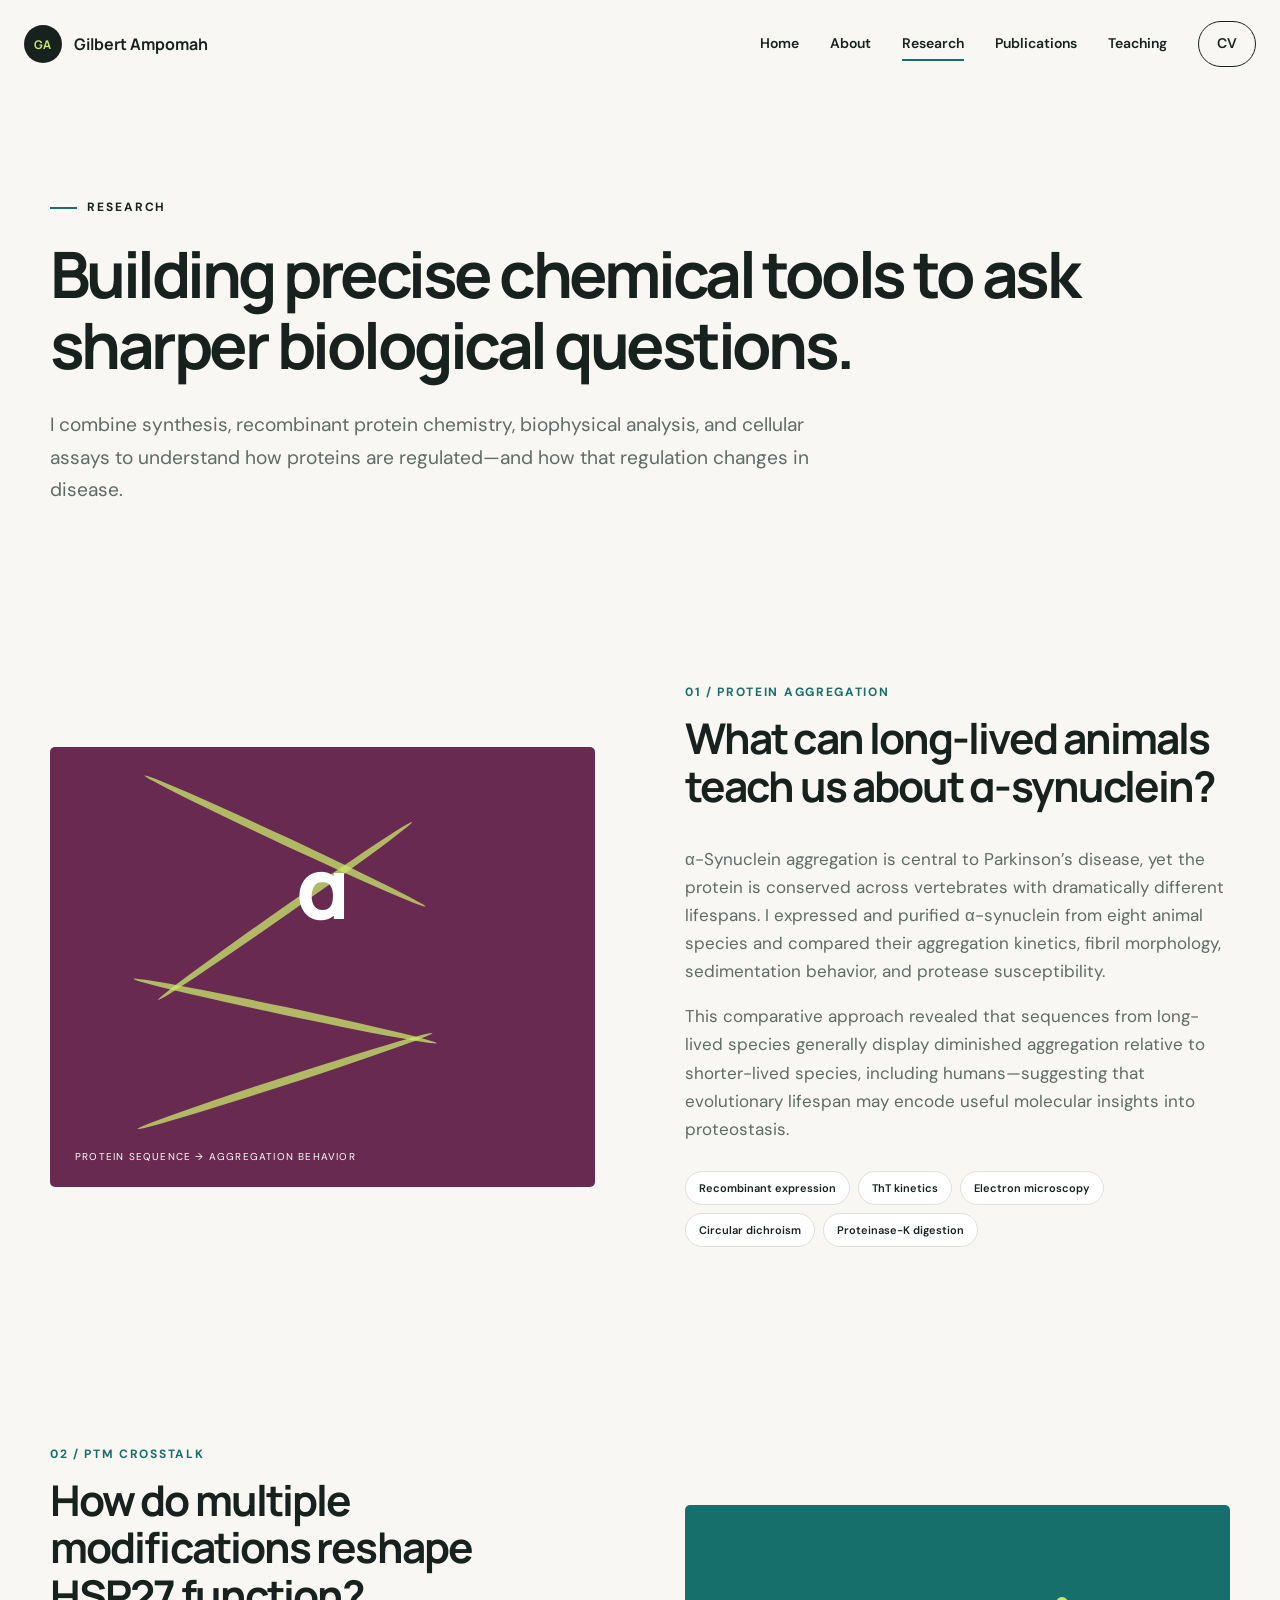
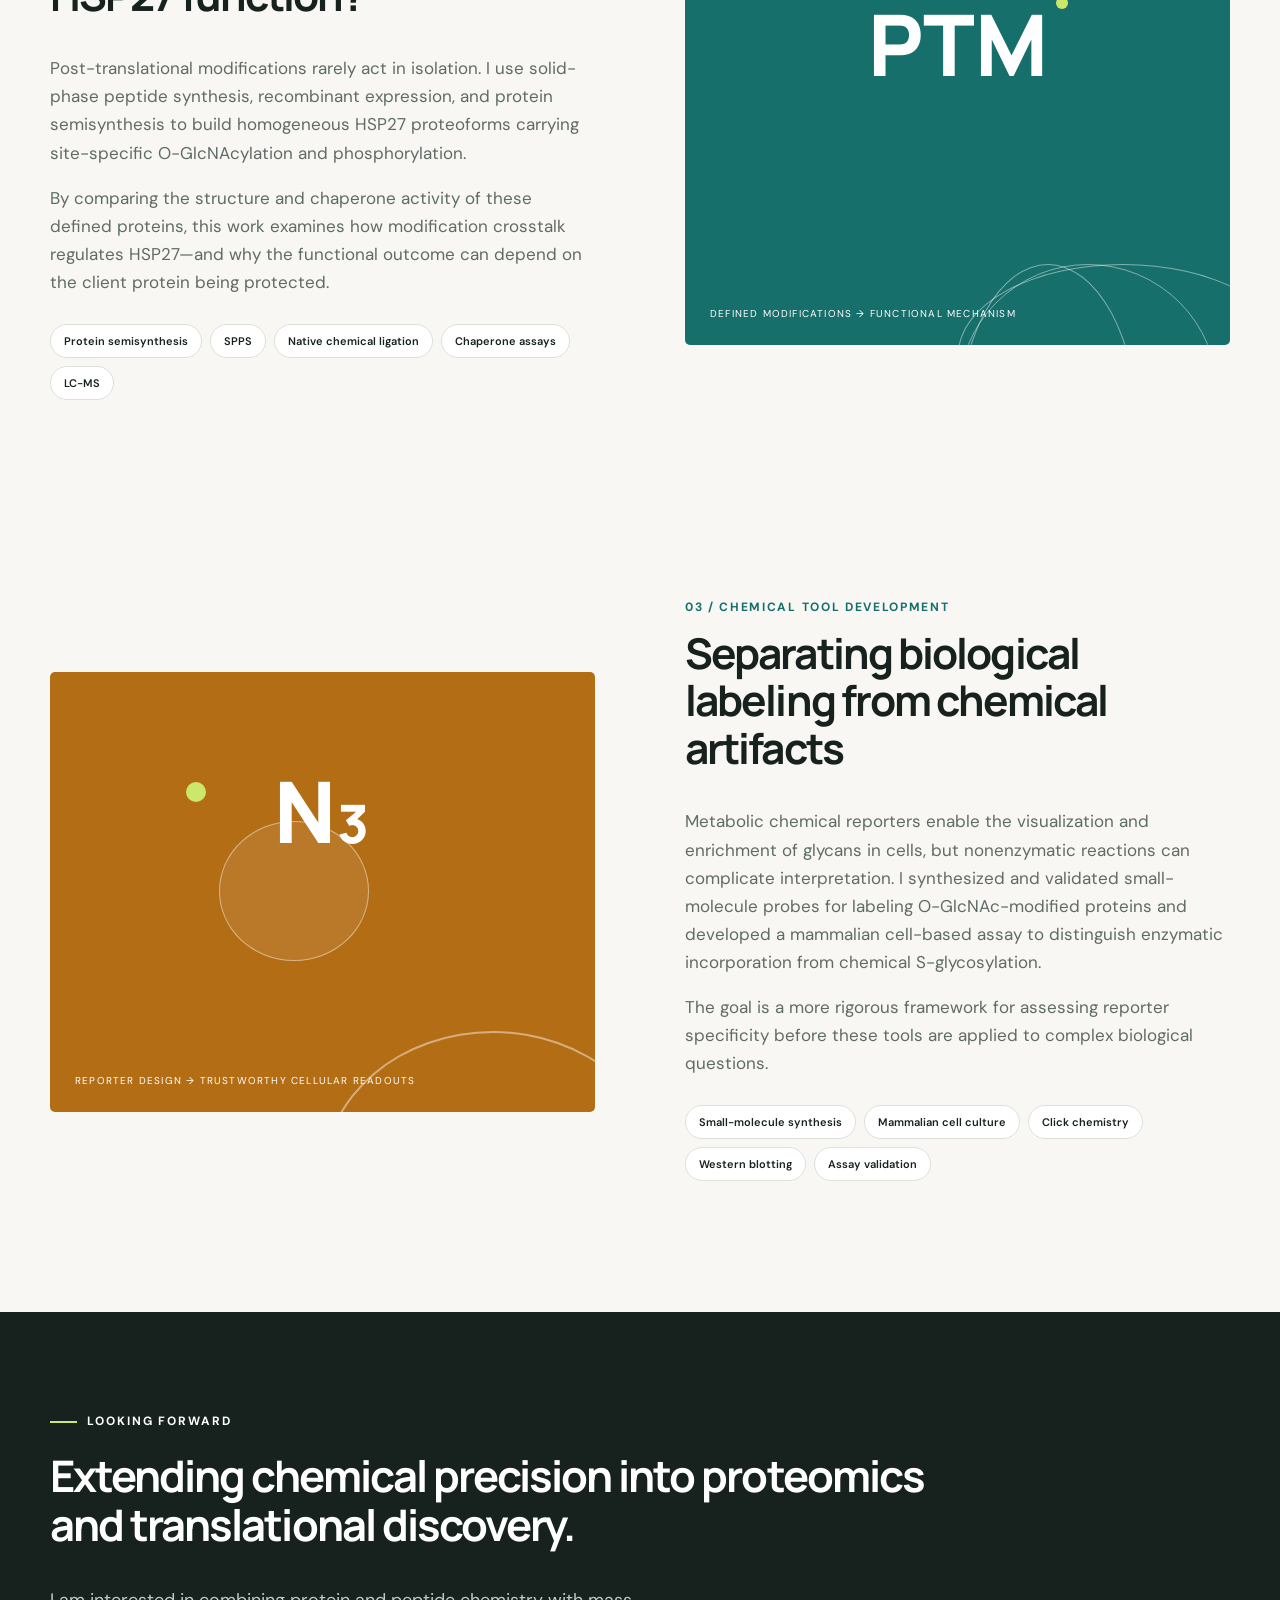
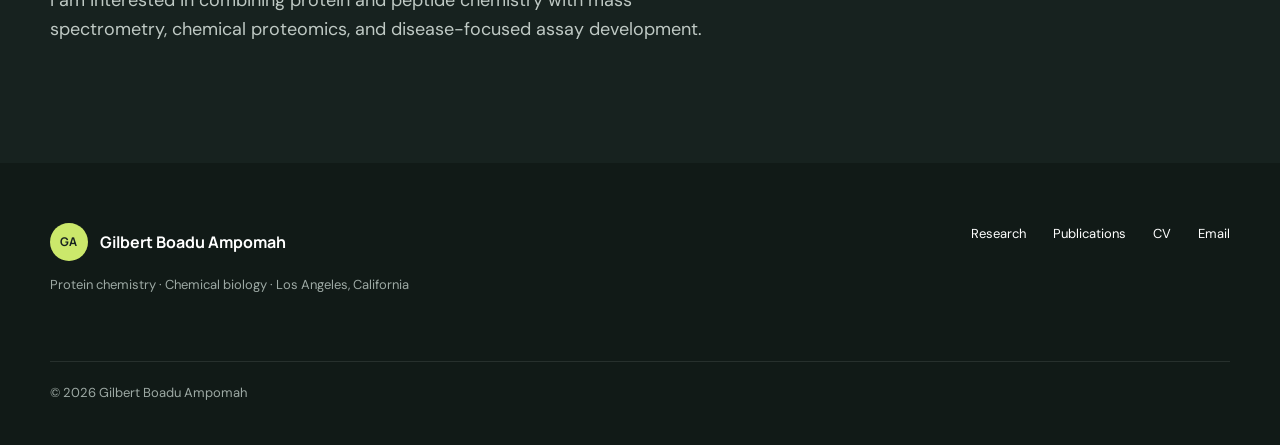
==== research.html @ 7956e110 "Add files via upload" ====
<!doctype html><html lang="en"><head><meta charset="utf-8"><meta name="viewport" content="width=device-width, initial-scale=1"><meta name="description" content="Research by Gilbert Boadu Ampomah in protein chemistry, PTMs, and chemical biology."><title>Research | Gilbert Boadu Ampomah</title><link rel="preconnect" href="https://fonts.googleapis.com"><link rel="preconnect" href="https://fonts.gstatic.com" crossorigin><link href="https://fonts.googleapis.com/css2?family=DM+Sans:wght@400;500;600;700&family=Manrope:wght@500;600;700;800&display=swap" rel="stylesheet"><link rel="stylesheet" href="assets/styles.css"></head><body>
<header class="site-header"><a class="brand" href="index.html"><span class="brand-mark">GA</span><span>Gilbert Ampomah</span></a><button class="menu-toggle" aria-expanded="false" aria-controls="site-nav"><span></span><span></span><span></span><span class="sr-only">Menu</span></button><nav id="site-nav" class="site-nav"><a href="index.html">Home</a><a href="about.html">About</a><a class="active" href="research.html">Research</a><a href="publications.html">Publications</a><a href="teaching.html">Teaching</a><a class="nav-cta" href="cv.html">CV</a></nav></header>
<main><section class="page-hero research-hero wrap"><p class="eyebrow"><span></span> Research</p><h1>Building precise chemical tools to ask sharper biological questions.</h1><p class="lede narrow">I combine synthesis, recombinant protein chemistry, biophysical analysis, and cellular assays to understand how proteins are regulated—and how that regulation changes in disease.</p></section>
<section class="project-section wrap" id="synuclein"><div class="project-art plum-art"><span class="giant-symbol">α</span><div class="fibrils"><i></i><i></i><i></i><i></i></div><small>Protein sequence → aggregation behavior</small></div><div class="project-copy"><p class="project-index">01 / Protein aggregation</p><h2>What can long-lived animals teach us about α-synuclein?</h2><p>α-Synuclein aggregation is central to Parkinson’s disease, yet the protein is conserved across vertebrates with dramatically different lifespans. I expressed and purified α-synuclein from eight animal species and compared their aggregation kinetics, fibril morphology, sedimentation behavior, and protease susceptibility.</p><p>This comparative approach revealed that sequences from long-lived species generally display diminished aggregation relative to shorter-lived species, including humans—suggesting that evolutionary lifespan may encode useful molecular insights into proteostasis.</p><ul class="tag-list"><li>Recombinant expression</li><li>ThT kinetics</li><li>Electron microscopy</li><li>Circular dichroism</li><li>Proteinase-K digestion</li></ul></div></section>
<section class="project-section reverse wrap" id="hsp27"><div class="project-art teal-art"><span class="giant-symbol">PTM</span><div class="node-web"><i></i><i></i><i></i><i></i></div><small>Defined modifications → functional mechanism</small></div><div class="project-copy"><p class="project-index">02 / PTM crosstalk</p><h2>How do multiple modifications reshape HSP27 function?</h2><p>Post-translational modifications rarely act in isolation. I use solid-phase peptide synthesis, recombinant expression, and protein semisynthesis to build homogeneous HSP27 proteoforms carrying site-specific O-GlcNAcylation and phosphorylation.</p><p>By comparing the structure and chaperone activity of these defined proteins, this work examines how modification crosstalk regulates HSP27—and why the functional outcome can depend on the client protein being protected.</p><ul class="tag-list"><li>Protein semisynthesis</li><li>SPPS</li><li>Native chemical ligation</li><li>Chaperone assays</li><li>LC-MS</li></ul></div></section>
<section class="project-section wrap" id="reporters"><div class="project-art gold-art"><span class="giant-symbol">N₃</span><div class="cell-shape"><i></i><i></i><i></i></div><small>Reporter design → trustworthy cellular readouts</small></div><div class="project-copy"><p class="project-index">03 / Chemical tool development</p><h2>Separating biological labeling from chemical artifacts</h2><p>Metabolic chemical reporters enable the visualization and enrichment of glycans in cells, but nonenzymatic reactions can complicate interpretation. I synthesized and validated small-molecule probes for labeling O-GlcNAc-modified proteins and developed a mammalian cell-based assay to distinguish enzymatic incorporation from chemical S-glycosylation.</p><p>The goal is a more rigorous framework for assessing reporter specificity before these tools are applied to complex biological questions.</p><ul class="tag-list"><li>Small-molecule synthesis</li><li>Mammalian cell culture</li><li>Click chemistry</li><li>Western blotting</li><li>Assay validation</li></ul></div></section>
<section class="future-banner"><div class="wrap"><p class="eyebrow light"><span></span> Looking forward</p><h2>Extending chemical precision into proteomics and translational discovery.</h2><p>I am interested in combining protein and peptide chemistry with mass spectrometry, chemical proteomics, and disease-focused assay development.</p></div></section></main>
<footer class="site-footer"><div class="wrap"><div><a class="brand footer-brand" href="index.html"><span class="brand-mark">GA</span><span>Gilbert Boadu Ampomah</span></a><p>Protein chemistry · Chemical biology · Los Angeles, California</p></div><div class="footer-links"><a href="research.html">Research</a><a href="publications.html">Publications</a><a href="cv.html">CV</a><a href="mailto:gilbertboadu@outlook.com">Email</a></div><p class="copyright">© <span data-year></span> Gilbert Boadu Ampomah</p></div></footer><script src="assets/script.js"></script></body></html>
---- assets/styles.css ----
:root{--ink:#17221f;--muted:#5f6b67;--paper:#f8f7f3;--white:#fff;--plum:#682a51;--teal:#176f6b;--gold:#d89d35;--lime:#cbe86b;--line:#dce1dc;--display:'Manrope',sans-serif;--body:'DM Sans',sans-serif}*{box-sizing:border-box}html{scroll-behavior:smooth}body{margin:0;background:var(--paper);color:var(--ink);font:16px/1.65 var(--body)}a{color:inherit;text-decoration:none}img{max-width:100%}.wrap{width:min(1180px,calc(100% - 48px));margin:auto}.site-header{height:88px;display:flex;align-items:center;justify-content:space-between;width:min(1320px,calc(100% - 48px));margin:auto;position:relative;z-index:20}.brand{display:flex;gap:12px;align-items:center;font:700 16px var(--display)}.brand-mark{display:grid;place-items:center;width:38px;height:38px;border-radius:50%;background:var(--ink);color:var(--lime);font-size:12px;letter-spacing:.08em}.site-nav{display:flex;gap:31px;align-items:center;font-size:14px;font-weight:600}.site-nav a{padding:10px 0;position:relative}.site-nav a:not(.nav-cta):after{content:'';height:2px;position:absolute;left:0;right:100%;bottom:5px;background:var(--teal);transition:.25s}.site-nav a:hover:after,.site-nav a.active:after{right:0}.site-nav .nav-cta{padding:10px 18px;border:1px solid var(--ink);border-radius:100px}.site-nav .nav-cta:hover,.site-nav .nav-cta.active{background:var(--ink);color:white}.menu-toggle{display:none;background:none;border:0;padding:8px}.menu-toggle>span:not(.sr-only){display:block;width:24px;height:2px;background:var(--ink);margin:5px}.sr-only{position:absolute;width:1px;height:1px;padding:0;margin:-1px;overflow:hidden;clip:rect(0,0,0,0);white-space:nowrap;border:0}.hero{min-height:660px;display:grid;grid-template-columns:1.12fr .88fr;align-items:center;gap:70px;padding-top:38px;padding-bottom:80px}.eyebrow{text-transform:uppercase;letter-spacing:.16em;font-size:12px;font-weight:700;display:flex;align-items:center;gap:10px;margin:0 0 20px}.eyebrow span{width:27px;height:2px;background:var(--teal)}h1,h2,h3{font-family:var(--display);line-height:1.12;margin-top:0}h1{font-size:clamp(3rem,5.4vw,5.4rem);letter-spacing:-.055em;margin-bottom:28px}h1 em{font-style:normal;color:var(--teal)}h2{font-size:clamp(2rem,3.4vw,3.35rem);letter-spacing:-.045em}h3{font-size:1.35rem;letter-spacing:-.025em}.lede{font-size:1.2rem;line-height:1.7;color:var(--muted);max-width:720px}.narrow{max-width:790px}.button-row{display:flex;flex-wrap:wrap;gap:13px;margin:35px 0}.button{display:inline-flex;align-items:center;justify-content:center;gap:18px;padding:14px 22px;border-radius:4px;border:1px solid var(--ink);font-weight:700;font-size:14px;cursor:pointer;background:transparent}.button.primary{background:var(--ink);color:white}.button.primary:hover{background:var(--teal);border-color:var(--teal)}.button.secondary:hover{background:white}.mini-links{display:flex;gap:28px;font-size:13px;font-weight:700}.mini-links a{border-bottom:1px solid var(--line)}.hero-visual{height:520px;position:relative;display:grid;place-items:center;background:#e9efea;border-radius:50% 50% 45% 55% / 55% 45% 55% 45%}.portrait-placeholder{width:245px;height:310px;border-radius:130px 130px 22px 22px;background:linear-gradient(155deg,var(--teal),#0d3735);display:grid;place-items:center;color:white;box-shadow:0 30px 60px #173a3028;position:relative;z-index:2}.portrait-placeholder span{font:800 54px var(--display);letter-spacing:-.05em}.portrait-placeholder small{position:absolute;bottom:22px;text-transform:uppercase;letter-spacing:.2em;opacity:.6}.orbit{position:absolute;border:1px solid #9fb6ab;border-radius:50%;animation:spin 24s linear infinite}.orbit-one{width:410px;height:290px;transform:rotate(20deg)}.orbit-two{width:330px;height:430px;transform:rotate(-25deg);animation-direction:reverse}.orbit i{position:absolute;width:13px;height:13px;border-radius:50%;background:var(--gold);top:-7px;left:50%}.orbit i:nth-child(2){top:60%;left:-6px;background:var(--plum)}.orbit i:nth-child(3){top:80%;left:85%;background:var(--lime)}@keyframes spin{to{transform:rotate(380deg)}}.floating-card{position:absolute;background:white;padding:14px 17px;border-radius:8px;box-shadow:0 16px 35px #1c352b1f;display:flex;gap:10px;align-items:center;z-index:3}.floating-card b{font:800 20px var(--display);color:var(--plum)}.floating-card span{font-size:11px;line-height:1.3;color:var(--muted)}.card-a{left:-25px;top:100px}.card-b{right:-15px;bottom:80px}.dark-band{background:var(--ink);color:white}.metrics{display:grid;grid-template-columns:repeat(3,1fr);padding:34px 0}.metrics div{padding:0 42px;border-right:1px solid #ffffff28}.metrics div:first-child{padding-left:0}.metrics div:last-child{border:0}.metrics strong,.metrics span{display:block}.metrics strong{font:700 16px var(--display);margin-bottom:5px}.metrics span{font-size:13px;color:#c7d1cc}.section{padding-top:110px;padding-bottom:110px}.section-heading{max-width:710px;margin-bottom:55px}.section-heading>p:last-child{color:var(--muted);font-size:18px}.research-grid{display:grid;grid-template-columns:repeat(3,1fr);gap:20px}.research-card{min-height:405px;padding:30px;border-radius:6px;color:white;display:flex;flex-direction:column;position:relative;overflow:hidden;transition:.3s}.research-card:hover{transform:translateY(-7px);box-shadow:0 20px 50px #1d332724}.research-card.plum{background:var(--plum)}.research-card.teal{background:var(--teal)}.research-card.gold{background:#b36d14}.card-number{font-size:12px;opacity:.7}.molecule-icon{width:92px;height:92px;margin:30px 0 42px;display:grid;place-items:center;border:1px solid #ffffff5e;border-radius:50%;font:700 26px var(--display);position:relative}.molecule-icon:after,.molecule-icon:before{content:'';position:absolute;width:9px;height:9px;border-radius:50%;background:var(--lime);top:3px;right:10px}.molecule-icon:after{bottom:8px;left:2px;top:auto;right:auto;background:#fff}.research-card h3{font-size:1.45rem;margin-bottom:12px}.research-card p{font-size:14px;line-height:1.55;opacity:.85;margin:0 0 24px}.text-link{margin-top:auto;font-weight:700;font-size:13px}.text-link.strong{color:var(--teal);display:inline-block;margin-top:20px}.soft-section{background:#edf0eb}.split-feature{display:grid;grid-template-columns:1fr 1fr;gap:100px;align-items:center}.split-feature p:not(.eyebrow){font-size:17px;color:var(--muted)}.journey-map{height:410px;background:#dfe7df;border-radius:50% 5px 50% 5px;position:relative;padding:60px}.map-line{position:absolute;top:118px;bottom:100px;left:92px;border-left:2px dashed #89a497}.map-stop{position:relative;padding-left:65px;margin-bottom:105px}.map-stop span{position:absolute;left:22px;top:4px;width:21px;height:21px;border:5px solid white;border-radius:50%;background:var(--plum);box-shadow:0 0 0 2px var(--plum)}.map-stop.la span{background:var(--teal);box-shadow:0 0 0 2px var(--teal)}.map-stop b,.map-stop small{display:block}.map-stop b{font:700 19px var(--display)}.map-stop small{color:var(--muted)}.feature-publication{background:var(--plum);min-height:440px;border-radius:8px;color:white;padding:60px;display:grid;grid-template-columns:1.2fr .8fr;align-items:center;overflow:hidden}.feature-publication h2{max-width:650px}.feature-publication>div>p:not(.eyebrow,.citation){max-width:620px;color:#f0dce8}.citation{font-size:13px;color:#dbbdce}.eyebrow.light span{background:var(--lime)}.light-button{border-color:#ffffff50}.light-button:hover{background:white;color:var(--plum)}.protein-ribbon{height:300px;position:relative}.protein-ribbon span{position:absolute;width:220px;height:50px;border:12px solid var(--lime);border-left-color:transparent;border-right-color:transparent;border-radius:50%;transform:rotate(var(--r));top:var(--t);left:var(--l)}.protein-ribbon span:nth-child(1){--r:30deg;--t:45px;--l:20px}.protein-ribbon span:nth-child(2){--r:-30deg;--t:85px;--l:70px}.protein-ribbon span:nth-child(3){--r:65deg;--t:120px;--l:5px}.protein-ribbon span:nth-child(4){--r:-70deg;--t:145px;--l:95px}.protein-ribbon span:nth-child(5){--r:10deg;--t:180px;--l:30px}.contact-section{background:var(--teal);color:white;padding:80px 0}.contact-inner{display:flex;justify-content:space-between;align-items:center;gap:50px}.contact-inner h2{max-width:750px;margin-bottom:0}.button.white{background:white;color:var(--teal);border-color:white;white-space:nowrap}.site-footer{background:#111a17;color:white;padding:60px 0 28px}.site-footer>.wrap{display:grid;grid-template-columns:1fr auto;gap:40px}.footer-brand{margin-bottom:13px}.footer-brand .brand-mark{background:var(--lime);color:var(--ink)}.site-footer p{font-size:13px;color:#9da9a4}.footer-links{display:flex;gap:27px;font-size:13px}.copyright{grid-column:1/-1;border-top:1px solid #ffffff18;padding-top:20px}.page-hero{padding-top:110px;padding-bottom:90px}.page-hero h1{max-width:1050px;font-size:clamp(2.8rem,5vw,4.9rem)}.page-hero.compact{padding-bottom:35px}.story-layout{display:grid;grid-template-columns:320px 1fr;gap:100px;padding-top:20px}.profile-panel{background:var(--ink);color:white;padding:32px;align-self:start;position:sticky;top:25px}.large-monogram{height:255px;background:var(--teal);display:grid;place-items:center;font:800 64px var(--display);color:var(--lime);margin-bottom:28px}.profile-panel h2{font-size:1.35rem;margin-bottom:6px}.profile-panel p{font-size:14px;color:#bec9c4}.profile-panel b{color:white}.profile-rule{border-top:1px solid #ffffff32;margin:24px 0}.prose{max-width:720px}.prose h2{font-size:2.6rem}.prose p{font-size:18px;color:var(--muted);margin:0 0 24px}.prose strong{color:var(--ink)}.timeline{display:grid;grid-template-columns:repeat(4,1fr);border-top:2px solid var(--ink)}.timeline article{padding:30px 25px;border-right:1px solid #cbd3cd;position:relative}.timeline article:before{content:'';position:absolute;width:12px;height:12px;border-radius:50%;background:var(--teal);top:-7px;left:24px}.timeline span{font-size:12px;font-weight:700;color:var(--teal)}.timeline h3{font-size:1.1rem;margin:15px 0 10px}.timeline p{font-size:14px;color:var(--muted)}.two-column{display:grid;grid-template-columns:.7fr 1.3fr;gap:100px}.award-list div{display:grid;grid-template-columns:100px 1fr;border-top:1px solid var(--line);padding:20px 0}.award-list b{color:var(--teal)}.project-section{display:grid;grid-template-columns:1fr 1fr;gap:90px;align-items:center;padding-top:55px;padding-bottom:115px;scroll-margin-top:40px}.project-section.reverse .project-art{order:2}.project-art{height:440px;position:relative;display:grid;place-items:center;border-radius:5px;overflow:hidden;color:white}.plum-art{background:var(--plum)}.teal-art{background:var(--teal)}.gold-art{background:#b36d14}.project-art small{position:absolute;bottom:22px;left:25px;text-transform:uppercase;letter-spacing:.12em;font-size:10px}.giant-symbol{font:800 85px var(--display);z-index:2}.fibrils i{position:absolute;height:8px;width:310px;background:var(--lime);border-radius:50%;left:80px;transform:rotate(var(--a));top:var(--y);opacity:.75}.fibrils i:nth-child(1){--a:25deg;--y:90px}.fibrils i:nth-child(2){--a:-35deg;--y:160px}.fibrils i:nth-child(3){--a:12deg;--y:260px}.fibrils i:nth-child(4){--a:-18deg;--y:330px}.node-web i,.cell-shape i{position:absolute;border:1px solid #ffffff72;border-radius:50%}.node-web i:nth-child(1){width:330px;height:180px}.node-web i:nth-child(2){width:180px;height:330px}.node-web i:nth-child(3){width:260px;height:260px}.node-web i:nth-child(4){width:12px;height:12px;background:var(--lime);border:0;left:68%;top:21%}.cell-shape i:nth-child(1){width:340px;height:290px;border-width:2px}.cell-shape i:nth-child(2){width:150px;height:140px;background:#ffffff16;left:31%;top:34%}.cell-shape i:nth-child(3){width:20px;height:20px;background:var(--lime);border:0;left:25%;top:25%}.project-index{font-size:12px;text-transform:uppercase;letter-spacing:.14em;color:var(--teal);font-weight:700}.project-copy h2{font-size:2.65rem}.project-copy>p:not(.project-index){color:var(--muted);font-size:17px}.tag-list{list-style:none;padding:0;display:flex;flex-wrap:wrap;gap:8px;margin-top:28px}.tag-list li{border:1px solid var(--line);border-radius:100px;padding:7px 13px;font-size:11px;font-weight:600;background:white}.future-banner{background:var(--ink);color:white;padding:100px 0}.future-banner h2{max-width:900px}.future-banner p:last-child{max-width:700px;color:#bfc9c4;font-size:18px}.filter-row{display:flex;flex-wrap:wrap;gap:8px;margin-bottom:50px}.filter{font:600 13px var(--body);padding:10px 18px;border:1px solid var(--line);background:transparent;border-radius:100px;cursor:pointer}.filter.active,.filter:hover{background:var(--ink);color:white;border-color:var(--ink)}.publication-list{border-top:1px solid var(--ink)}.publication-list article{display:grid;grid-template-columns:100px 1fr;gap:30px;padding:33px 0;border-bottom:1px solid var(--line)}.publication-list article[hidden]{display:none}.pub-year{font:800 20px var(--display);color:var(--teal)}.pub-type{font-size:11px;text-transform:uppercase;letter-spacing:.12em;color:var(--plum);font-weight:700}.publication-list h2{font-size:1.4rem;max-width:880px;margin-bottom:12px}.publication-list article div>p:last-child{font-size:14px;color:var(--muted)}.teaching-intro{display:grid;grid-template-columns:1fr 1fr;gap:80px;margin-bottom:90px}.teaching-intro blockquote{font:600 2rem/1.35 var(--display);letter-spacing:-.03em;margin:0;color:var(--plum)}.teaching-intro>p{font-size:18px;color:var(--muted)}.experience-list{border-top:2px solid var(--ink)}.experience-list article{display:grid;grid-template-columns:125px 1fr;gap:35px;padding:40px 0;border-bottom:1px solid var(--line)}.date-pill{color:var(--teal);font-weight:700}.experience-list h2{font-size:1.55rem;margin-bottom:7px}.institution{font-size:13px;font-weight:700;color:var(--plum)}.experience-list article div>p:last-child{color:var(--muted);max-width:780px}.principle-grid{display:grid;grid-template-columns:repeat(4,1fr);gap:15px}.principle-grid article{background:white;padding:28px;min-height:260px}.principle-grid span{font:800 12px var(--display);color:var(--teal)}.principle-grid h3{margin-top:65px}.principle-grid p{font-size:14px;color:var(--muted)}.cv-layout{display:grid;grid-template-columns:270px 1fr;gap:90px;padding-top:30px}.cv-layout aside{border-right:1px solid var(--line);padding-right:40px}.cv-layout aside h2{font-size:1rem;text-transform:uppercase;letter-spacing:.12em;margin-top:0;margin-bottom:18px}.cv-layout aside h2:not(:first-child){margin-top:55px}.plain-list{list-style:none;padding:0;margin:0;color:var(--muted);font-size:14px}.plain-list li{padding:7px 0;border-bottom:1px solid var(--line)}.cv-main>section{margin-bottom:65px}.cv-main>section>h2{font-size:1.9rem;border-bottom:2px solid var(--ink);padding-bottom:12px}.cv-entry{display:grid;grid-template-columns:130px 1fr;column-gap:25px;padding:18px 0;border-bottom:1px solid var(--line)}.cv-entry>span{grid-row:1/3;font-size:12px;font-weight:700;color:var(--teal)}.cv-entry h3{font-size:1.05rem;margin:0 0 6px}.cv-entry p{grid-column:2;color:var(--muted);font-size:14px;margin:0}.reveal{opacity:0;transform:translateY(20px);transition:opacity .65s,transform .65s}.reveal.visible{opacity:1;transform:none}.delay-1{transition-delay:.12s}.delay-2{transition-delay:.24s}@media(max-width:900px){.site-header{height:72px}.menu-toggle{display:block}.site-nav{display:none;position:absolute;top:70px;left:0;right:0;background:var(--paper);padding:22px;box-shadow:0 15px 30px #18332518;flex-direction:column;align-items:flex-start}.site-nav.open{display:flex}.hero{grid-template-columns:1fr;padding-top:70px}.hero-visual{max-width:580px;width:100%;margin:auto}.metrics{grid-template-columns:1fr}.metrics div{border-right:0;border-bottom:1px solid #ffffff24;padding:18px 0}.research-grid,.timeline,.principle-grid{grid-template-columns:1fr 1fr}.split-feature,.feature-publication,.project-section,.project-section.reverse,.story-layout,.two-column,.teaching-intro{grid-template-columns:1fr}.project-section.reverse .project-art{order:0}.story-layout,.split-feature{gap:55px}.profile-panel{position:static;max-width:400px}.large-monogram{height:200px}.protein-ribbon{display:none}.contact-inner{align-items:flex-start;flex-direction:column}.cv-layout{grid-template-columns:1fr}.cv-layout aside{border-right:0;border-bottom:1px solid var(--line);padding:0 0 35px}.site-footer>.wrap{grid-template-columns:1fr}.copyright{grid-column:1}}@media(max-width:600px){.wrap,.site-header{width:min(100% - 30px,1180px)}h1{font-size:2.75rem}.hero{min-height:auto;gap:25px}.hero-visual{height:390px;transform:scale(.9)}.floating-card{display:none}.orbit-one{width:330px}.orbit-two{height:340px}.portrait-placeholder{height:260px;width:200px}.mini-links{flex-wrap:wrap}.metrics{padding:20px 0}.section{padding-top:75px;padding-bottom:75px}.research-grid,.timeline,.principle-grid{grid-template-columns:1fr}.research-card{min-height:355px}.split-feature{gap:45px}.journey-map{height:370px;padding:45px 30px}.map-line{left:62px}.feature-publication{padding:36px 25px}.page-hero{padding-top:70px;padding-bottom:55px}.story-layout{padding-top:0}.project-section{gap:35px;padding-bottom:80px}.project-art{height:340px}.project-copy h2{font-size:2rem}.publication-list article{grid-template-columns:1fr;gap:8px}.teaching-intro{gap:20px}.experience-list article{grid-template-columns:1fr;gap:10px}.cv-entry{grid-template-columns:1fr}.cv-entry>span{grid-row:auto}.cv-entry p{grid-column:1}.footer-links{flex-wrap:wrap}.contact-inner h2{font-size:2rem}}@media print{.site-header,.site-footer,.button-row{display:none}.page-hero{padding:25px 0}.cv-layout{padding-top:0}.section{padding:20px 0}body{background:white}.cv-main>section{break-inside:avoid;margin-bottom:25px}}
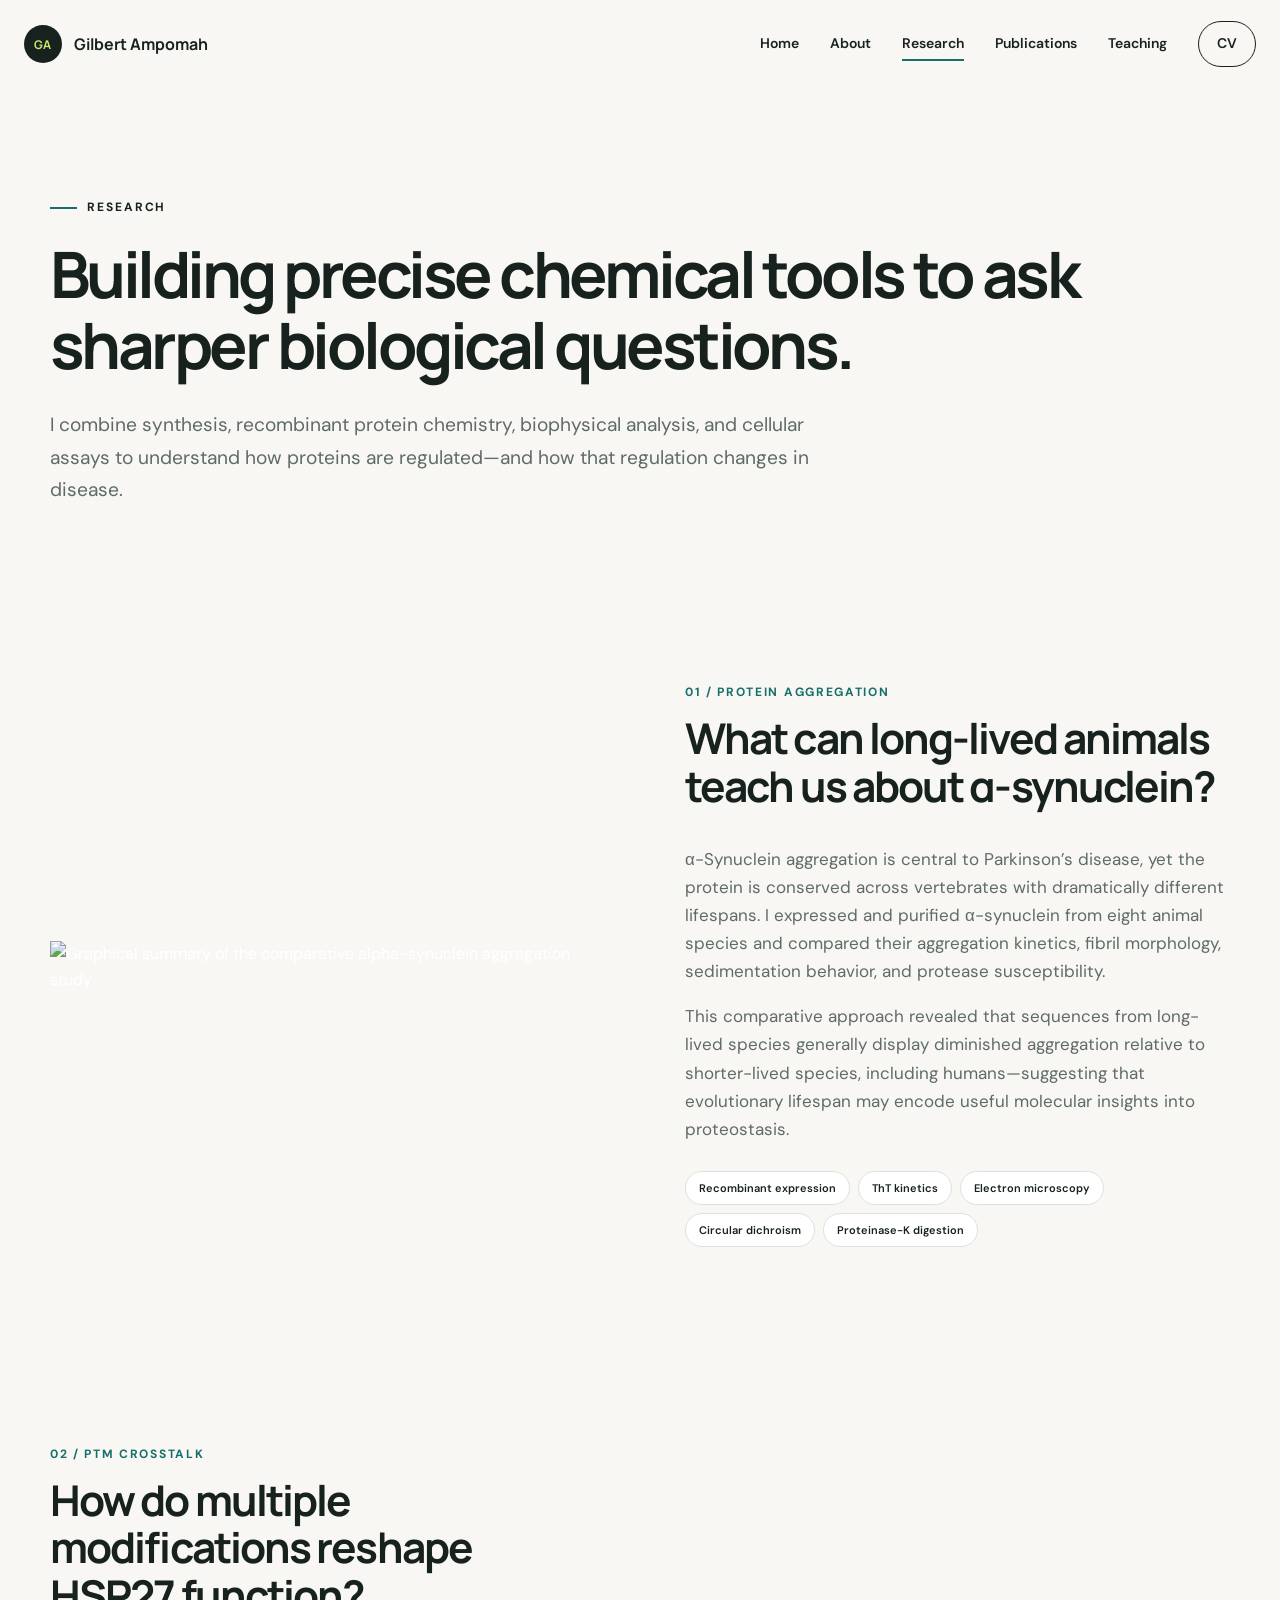
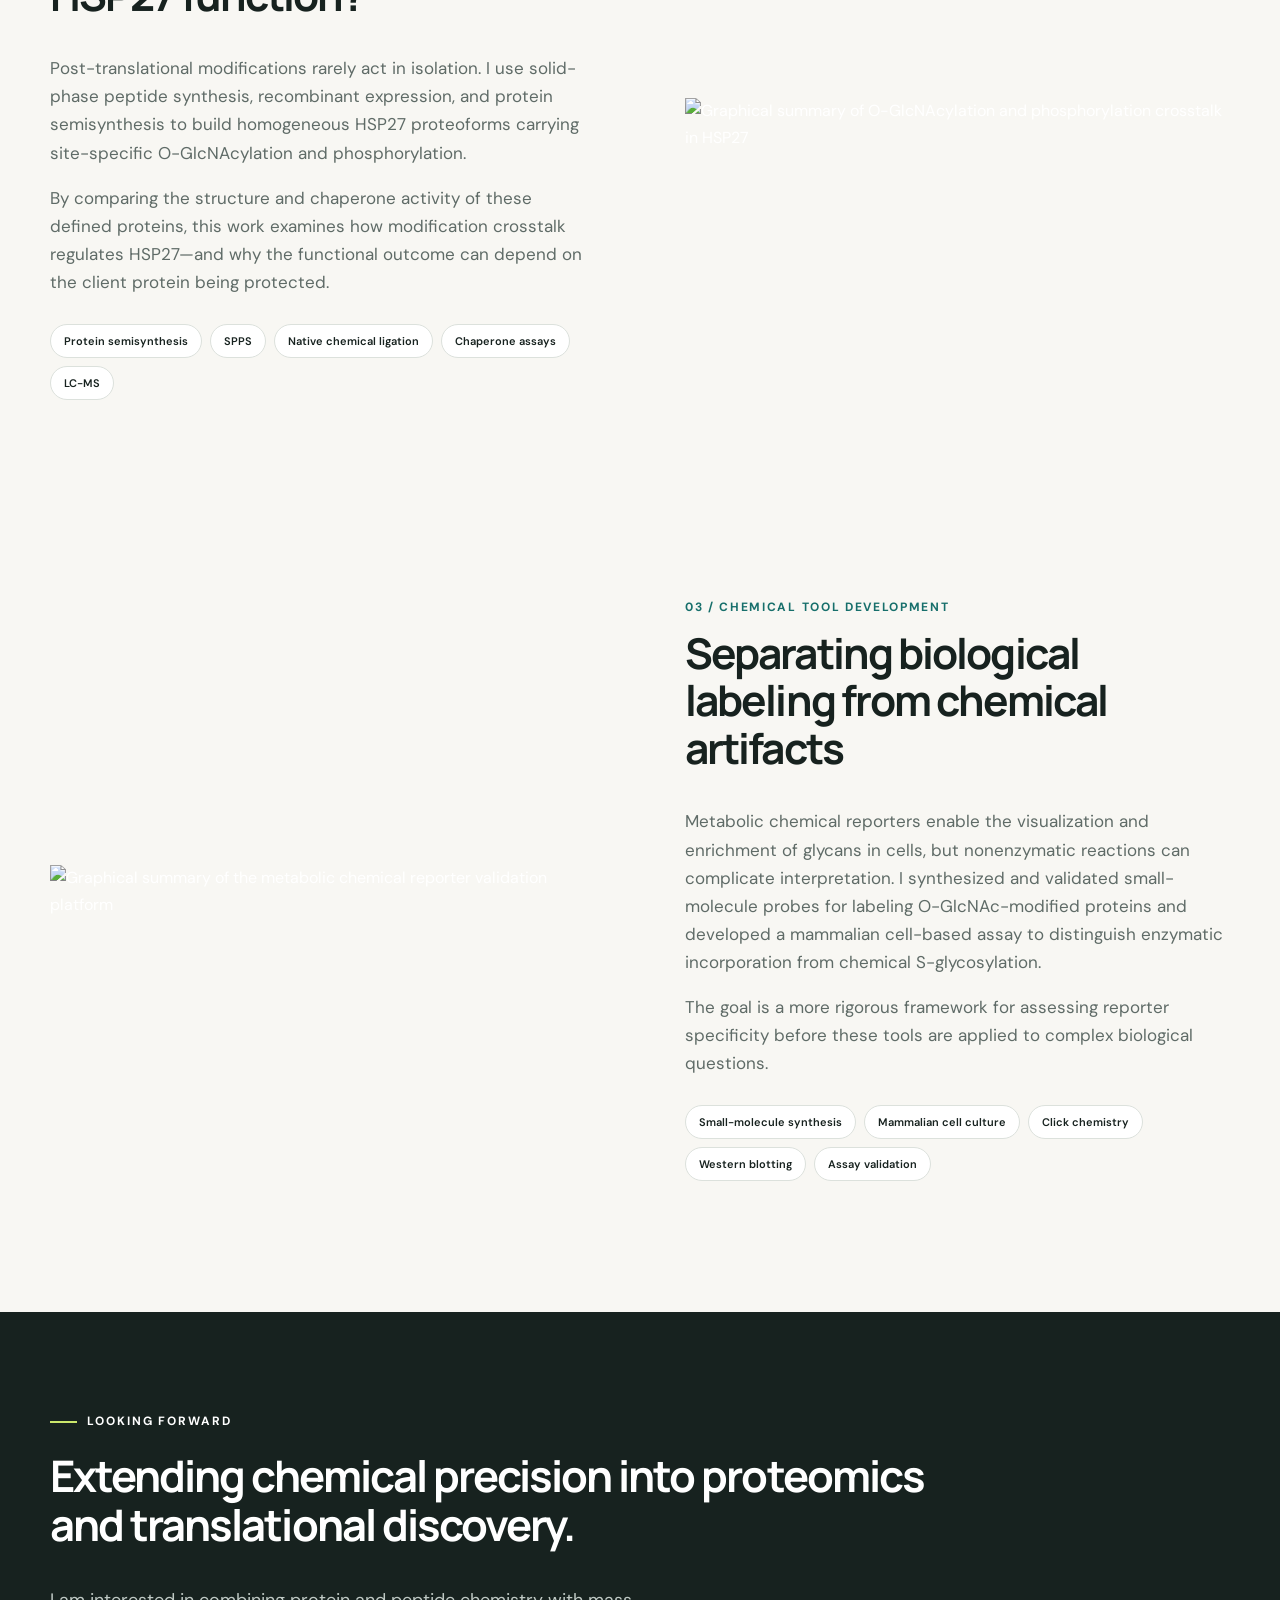
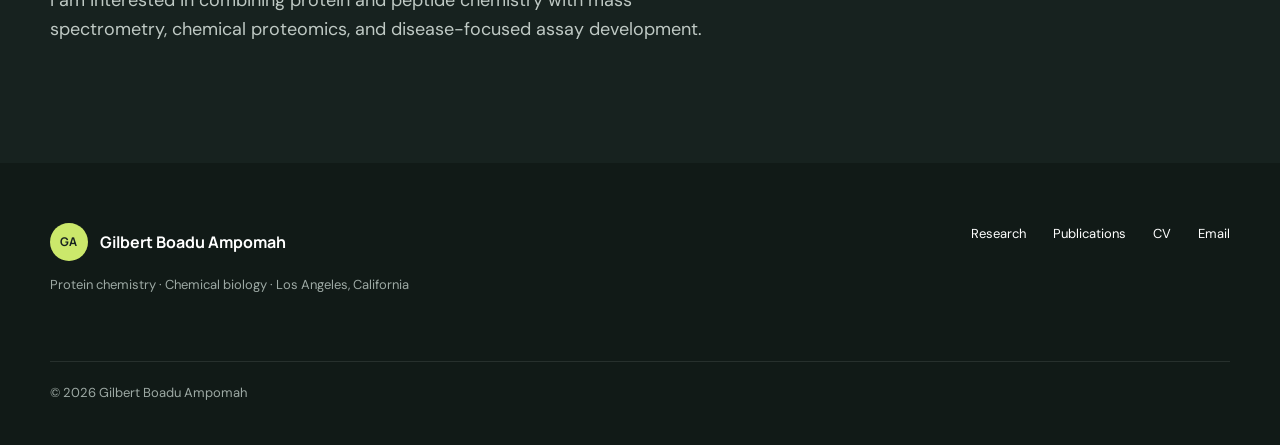
==== commit bf2d8a40: "Update research.html" ====
--- a/research.html
+++ b/research.html
@@ -1,8 +1,8 @@
 <!doctype html><html lang="en"><head><meta charset="utf-8"><meta name="viewport" content="width=device-width, initial-scale=1"><meta name="description" content="Research by Gilbert Boadu Ampomah in protein chemistry, PTMs, and chemical biology."><title>Research | Gilbert Boadu Ampomah</title><link rel="preconnect" href="https://fonts.googleapis.com"><link rel="preconnect" href="https://fonts.gstatic.com" crossorigin><link href="https://fonts.googleapis.com/css2?family=DM+Sans:wght@400;500;600;700&family=Manrope:wght@500;600;700;800&display=swap" rel="stylesheet"><link rel="stylesheet" href="assets/styles.css"></head><body>
 <header class="site-header"><a class="brand" href="index.html"><span class="brand-mark">GA</span><span>Gilbert Ampomah</span></a><button class="menu-toggle" aria-expanded="false" aria-controls="site-nav"><span></span><span></span><span></span><span class="sr-only">Menu</span></button><nav id="site-nav" class="site-nav"><a href="index.html">Home</a><a href="about.html">About</a><a class="active" href="research.html">Research</a><a href="publications.html">Publications</a><a href="teaching.html">Teaching</a><a class="nav-cta" href="cv.html">CV</a></nav></header>
 <main><section class="page-hero research-hero wrap"><p class="eyebrow"><span></span> Research</p><h1>Building precise chemical tools to ask sharper biological questions.</h1><p class="lede narrow">I combine synthesis, recombinant protein chemistry, biophysical analysis, and cellular assays to understand how proteins are regulated—and how that regulation changes in disease.</p></section>
-<section class="project-section wrap" id="synuclein"><div class="project-art plum-art"><span class="giant-symbol">α</span><div class="fibrils"><i></i><i></i><i></i><i></i></div><small>Protein sequence → aggregation behavior</small></div><div class="project-copy"><p class="project-index">01 / Protein aggregation</p><h2>What can long-lived animals teach us about α-synuclein?</h2><p>α-Synuclein aggregation is central to Parkinson’s disease, yet the protein is conserved across vertebrates with dramatically different lifespans. I expressed and purified α-synuclein from eight animal species and compared their aggregation kinetics, fibril morphology, sedimentation behavior, and protease susceptibility.</p><p>This comparative approach revealed that sequences from long-lived species generally display diminished aggregation relative to shorter-lived species, including humans—suggesting that evolutionary lifespan may encode useful molecular insights into proteostasis.</p><ul class="tag-list"><li>Recombinant expression</li><li>ThT kinetics</li><li>Electron microscopy</li><li>Circular dichroism</li><li>Proteinase-K digestion</li></ul></div></section>
-<section class="project-section reverse wrap" id="hsp27"><div class="project-art teal-art"><span class="giant-symbol">PTM</span><div class="node-web"><i></i><i></i><i></i><i></i></div><small>Defined modifications → functional mechanism</small></div><div class="project-copy"><p class="project-index">02 / PTM crosstalk</p><h2>How do multiple modifications reshape HSP27 function?</h2><p>Post-translational modifications rarely act in isolation. I use solid-phase peptide synthesis, recombinant expression, and protein semisynthesis to build homogeneous HSP27 proteoforms carrying site-specific O-GlcNAcylation and phosphorylation.</p><p>By comparing the structure and chaperone activity of these defined proteins, this work examines how modification crosstalk regulates HSP27—and why the functional outcome can depend on the client protein being protected.</p><ul class="tag-list"><li>Protein semisynthesis</li><li>SPPS</li><li>Native chemical ligation</li><li>Chaperone assays</li><li>LC-MS</li></ul></div></section>
-<section class="project-section wrap" id="reporters"><div class="project-art gold-art"><span class="giant-symbol">N₃</span><div class="cell-shape"><i></i><i></i><i></i></div><small>Reporter design → trustworthy cellular readouts</small></div><div class="project-copy"><p class="project-index">03 / Chemical tool development</p><h2>Separating biological labeling from chemical artifacts</h2><p>Metabolic chemical reporters enable the visualization and enrichment of glycans in cells, but nonenzymatic reactions can complicate interpretation. I synthesized and validated small-molecule probes for labeling O-GlcNAc-modified proteins and developed a mammalian cell-based assay to distinguish enzymatic incorporation from chemical S-glycosylation.</p><p>The goal is a more rigorous framework for assessing reporter specificity before these tools are applied to complex biological questions.</p><ul class="tag-list"><li>Small-molecule synthesis</li><li>Mammalian cell culture</li><li>Click chemistry</li><li>Western blotting</li><li>Assay validation</li></ul></div></section>
+<section class="project-section wrap" id="synuclein"><div class="project-art image-art"><img src="assets/aplha-synuclein-project.jpeg" alt="Graphical summary of the comparative alpha-synuclein aggregation study" loading="lazy"></div><div class="project-copy"><p class="project-index">01 / Protein aggregation</p><h2>What can long-lived animals teach us about α-synuclein?</h2><p>α-Synuclein aggregation is central to Parkinson’s disease, yet the protein is conserved across vertebrates with dramatically different lifespans. I expressed and purified α-synuclein from eight animal species and compared their aggregation kinetics, fibril morphology, sedimentation behavior, and protease susceptibility.</p><p>This comparative approach revealed that sequences from long-lived species generally display diminished aggregation relative to shorter-lived species, including humans—suggesting that evolutionary lifespan may encode useful molecular insights into proteostasis.</p><ul class="tag-list"><li>Recombinant expression</li><li>ThT kinetics</li><li>Electron microscopy</li><li>Circular dichroism</li><li>Proteinase-K digestion</li></ul></div></section>
+<section class="project-section reverse wrap" id="hsp27"><div class="project-art image-art"><img src="assets/hsp27-project.jpeg" alt="Graphical summary of O-GlcNAcylation and phosphorylation crosstalk in HSP27" loading="lazy"></div><div class="project-copy"><p class="project-index">02 / PTM crosstalk</p><h2>How do multiple modifications reshape HSP27 function?</h2><p>Post-translational modifications rarely act in isolation. I use solid-phase peptide synthesis, recombinant expression, and protein semisynthesis to build homogeneous HSP27 proteoforms carrying site-specific O-GlcNAcylation and phosphorylation.</p><p>By comparing the structure and chaperone activity of these defined proteins, this work examines how modification crosstalk regulates HSP27—and why the functional outcome can depend on the client protein being protected.</p><ul class="tag-list"><li>Protein semisynthesis</li><li>SPPS</li><li>Native chemical ligation</li><li>Chaperone assays</li><li>LC-MS</li></ul></div></section>
+<section class="project-section wrap" id="reporters"><div class="project-art image-art"><img src="assets/chemical-reporter.jpeg" alt="Graphical summary of the metabolic chemical reporter validation platform" loading="lazy"></div><div class="project-copy"><p class="project-index">03 / Chemical tool development</p><h2>Separating biological labeling from chemical artifacts</h2><p>Metabolic chemical reporters enable the visualization and enrichment of glycans in cells, but nonenzymatic reactions can complicate interpretation. I synthesized and validated small-molecule probes for labeling O-GlcNAc-modified proteins and developed a mammalian cell-based assay to distinguish enzymatic incorporation from chemical S-glycosylation.</p><p>The goal is a more rigorous framework for assessing reporter specificity before these tools are applied to complex biological questions.</p><ul class="tag-list"><li>Small-molecule synthesis</li><li>Mammalian cell culture</li><li>Click chemistry</li><li>Western blotting</li><li>Assay validation</li></ul></div></section>
 <section class="future-banner"><div class="wrap"><p class="eyebrow light"><span></span> Looking forward</p><h2>Extending chemical precision into proteomics and translational discovery.</h2><p>I am interested in combining protein and peptide chemistry with mass spectrometry, chemical proteomics, and disease-focused assay development.</p></div></section></main>
 <footer class="site-footer"><div class="wrap"><div><a class="brand footer-brand" href="index.html"><span class="brand-mark">GA</span><span>Gilbert Boadu Ampomah</span></a><p>Protein chemistry · Chemical biology · Los Angeles, California</p></div><div class="footer-links"><a href="research.html">Research</a><a href="publications.html">Publications</a><a href="cv.html">CV</a><a href="mailto:gilbertboadu@outlook.com">Email</a></div><p class="copyright">© <span data-year></span> Gilbert Boadu Ampomah</p></div></footer><script src="assets/script.js"></script></body></html>
--- a/assets/styles.css
+++ b/assets/styles.css
@@ -1 +1,11 @@
 :root{--ink:#17221f;--muted:#5f6b67;--paper:#f8f7f3;--white:#fff;--plum:#682a51;--teal:#176f6b;--gold:#d89d35;--lime:#cbe86b;--line:#dce1dc;--display:'Manrope',sans-serif;--body:'DM Sans',sans-serif}*{box-sizing:border-box}html{scroll-behavior:smooth}body{margin:0;background:var(--paper);color:var(--ink);font:16px/1.65 var(--body)}a{color:inherit;text-decoration:none}img{max-width:100%}.wrap{width:min(1180px,calc(100% - 48px));margin:auto}.site-header{height:88px;display:flex;align-items:center;justify-content:space-between;width:min(1320px,calc(100% - 48px));margin:auto;position:relative;z-index:20}.brand{display:flex;gap:12px;align-items:center;font:700 16px var(--display)}.brand-mark{display:grid;place-items:center;width:38px;height:38px;border-radius:50%;background:var(--ink);color:var(--lime);font-size:12px;letter-spacing:.08em}.site-nav{display:flex;gap:31px;align-items:center;font-size:14px;font-weight:600}.site-nav a{padding:10px 0;position:relative}.site-nav a:not(.nav-cta):after{content:'';height:2px;position:absolute;left:0;right:100%;bottom:5px;background:var(--teal);transition:.25s}.site-nav a:hover:after,.site-nav a.active:after{right:0}.site-nav .nav-cta{padding:10px 18px;border:1px solid var(--ink);border-radius:100px}.site-nav .nav-cta:hover,.site-nav .nav-cta.active{background:var(--ink);color:white}.menu-toggle{display:none;background:none;border:0;padding:8px}.menu-toggle>span:not(.sr-only){display:block;width:24px;height:2px;background:var(--ink);margin:5px}.sr-only{position:absolute;width:1px;height:1px;padding:0;margin:-1px;overflow:hidden;clip:rect(0,0,0,0);white-space:nowrap;border:0}.hero{min-height:660px;display:grid;grid-template-columns:1.12fr .88fr;align-items:center;gap:70px;padding-top:38px;padding-bottom:80px}.eyebrow{text-transform:uppercase;letter-spacing:.16em;font-size:12px;font-weight:700;display:flex;align-items:center;gap:10px;margin:0 0 20px}.eyebrow span{width:27px;height:2px;background:var(--teal)}h1,h2,h3{font-family:var(--display);line-height:1.12;margin-top:0}h1{font-size:clamp(3rem,5.4vw,5.4rem);letter-spacing:-.055em;margin-bottom:28px}h1 em{font-style:normal;color:var(--teal)}h2{font-size:clamp(2rem,3.4vw,3.35rem);letter-spacing:-.045em}h3{font-size:1.35rem;letter-spacing:-.025em}.lede{font-size:1.2rem;line-height:1.7;color:var(--muted);max-width:720px}.narrow{max-width:790px}.button-row{display:flex;flex-wrap:wrap;gap:13px;margin:35px 0}.button{display:inline-flex;align-items:center;justify-content:center;gap:18px;padding:14px 22px;border-radius:4px;border:1px solid var(--ink);font-weight:700;font-size:14px;cursor:pointer;background:transparent}.button.primary{background:var(--ink);color:white}.button.primary:hover{background:var(--teal);border-color:var(--teal)}.button.secondary:hover{background:white}.mini-links{display:flex;gap:28px;font-size:13px;font-weight:700}.mini-links a{border-bottom:1px solid var(--line)}.hero-visual{height:520px;position:relative;display:grid;place-items:center;background:#e9efea;border-radius:50% 50% 45% 55% / 55% 45% 55% 45%}.portrait-placeholder{width:245px;height:310px;border-radius:130px 130px 22px 22px;background:linear-gradient(155deg,var(--teal),#0d3735);display:grid;place-items:center;color:white;box-shadow:0 30px 60px #173a3028;position:relative;z-index:2}.portrait-placeholder span{font:800 54px var(--display);letter-spacing:-.05em}.portrait-placeholder small{position:absolute;bottom:22px;text-transform:uppercase;letter-spacing:.2em;opacity:.6}.orbit{position:absolute;border:1px solid #9fb6ab;border-radius:50%;animation:spin 24s linear infinite}.orbit-one{width:410px;height:290px;transform:rotate(20deg)}.orbit-two{width:330px;height:430px;transform:rotate(-25deg);animation-direction:reverse}.orbit i{position:absolute;width:13px;height:13px;border-radius:50%;background:var(--gold);top:-7px;left:50%}.orbit i:nth-child(2){top:60%;left:-6px;background:var(--plum)}.orbit i:nth-child(3){top:80%;left:85%;background:var(--lime)}@keyframes spin{to{transform:rotate(380deg)}}.floating-card{position:absolute;background:white;padding:14px 17px;border-radius:8px;box-shadow:0 16px 35px #1c352b1f;display:flex;gap:10px;align-items:center;z-index:3}.floating-card b{font:800 20px var(--display);color:var(--plum)}.floating-card span{font-size:11px;line-height:1.3;color:var(--muted)}.card-a{left:-25px;top:100px}.card-b{right:-15px;bottom:80px}.dark-band{background:var(--ink);color:white}.metrics{display:grid;grid-template-columns:repeat(3,1fr);padding:34px 0}.metrics div{padding:0 42px;border-right:1px solid #ffffff28}.metrics div:first-child{padding-left:0}.metrics div:last-child{border:0}.metrics strong,.metrics span{display:block}.metrics strong{font:700 16px var(--display);margin-bottom:5px}.metrics span{font-size:13px;color:#c7d1cc}.section{padding-top:110px;padding-bottom:110px}.section-heading{max-width:710px;margin-bottom:55px}.section-heading>p:last-child{color:var(--muted);font-size:18px}.research-grid{display:grid;grid-template-columns:repeat(3,1fr);gap:20px}.research-card{min-height:405px;padding:30px;border-radius:6px;color:white;display:flex;flex-direction:column;position:relative;overflow:hidden;transition:.3s}.research-card:hover{transform:translateY(-7px);box-shadow:0 20px 50px #1d332724}.research-card.plum{background:var(--plum)}.research-card.teal{background:var(--teal)}.research-card.gold{background:#b36d14}.card-number{font-size:12px;opacity:.7}.molecule-icon{width:92px;height:92px;margin:30px 0 42px;display:grid;place-items:center;border:1px solid #ffffff5e;border-radius:50%;font:700 26px var(--display);position:relative}.molecule-icon:after,.molecule-icon:before{content:'';position:absolute;width:9px;height:9px;border-radius:50%;background:var(--lime);top:3px;right:10px}.molecule-icon:after{bottom:8px;left:2px;top:auto;right:auto;background:#fff}.research-card h3{font-size:1.45rem;margin-bottom:12px}.research-card p{font-size:14px;line-height:1.55;opacity:.85;margin:0 0 24px}.text-link{margin-top:auto;font-weight:700;font-size:13px}.text-link.strong{color:var(--teal);display:inline-block;margin-top:20px}.soft-section{background:#edf0eb}.split-feature{display:grid;grid-template-columns:1fr 1fr;gap:100px;align-items:center}.split-feature p:not(.eyebrow){font-size:17px;color:var(--muted)}.journey-map{height:410px;background:#dfe7df;border-radius:50% 5px 50% 5px;position:relative;padding:60px}.map-line{position:absolute;top:118px;bottom:100px;left:92px;border-left:2px dashed #89a497}.map-stop{position:relative;padding-left:65px;margin-bottom:105px}.map-stop span{position:absolute;left:22px;top:4px;width:21px;height:21px;border:5px solid white;border-radius:50%;background:var(--plum);box-shadow:0 0 0 2px var(--plum)}.map-stop.la span{background:var(--teal);box-shadow:0 0 0 2px var(--teal)}.map-stop b,.map-stop small{display:block}.map-stop b{font:700 19px var(--display)}.map-stop small{color:var(--muted)}.feature-publication{background:var(--plum);min-height:440px;border-radius:8px;color:white;padding:60px;display:grid;grid-template-columns:1.2fr .8fr;align-items:center;overflow:hidden}.feature-publication h2{max-width:650px}.feature-publication>div>p:not(.eyebrow,.citation){max-width:620px;color:#f0dce8}.citation{font-size:13px;color:#dbbdce}.eyebrow.light span{background:var(--lime)}.light-button{border-color:#ffffff50}.light-button:hover{background:white;color:var(--plum)}.protein-ribbon{height:300px;position:relative}.protein-ribbon span{position:absolute;width:220px;height:50px;border:12px solid var(--lime);border-left-color:transparent;border-right-color:transparent;border-radius:50%;transform:rotate(var(--r));top:var(--t);left:var(--l)}.protein-ribbon span:nth-child(1){--r:30deg;--t:45px;--l:20px}.protein-ribbon span:nth-child(2){--r:-30deg;--t:85px;--l:70px}.protein-ribbon span:nth-child(3){--r:65deg;--t:120px;--l:5px}.protein-ribbon span:nth-child(4){--r:-70deg;--t:145px;--l:95px}.protein-ribbon span:nth-child(5){--r:10deg;--t:180px;--l:30px}.contact-section{background:var(--teal);color:white;padding:80px 0}.contact-inner{display:flex;justify-content:space-between;align-items:center;gap:50px}.contact-inner h2{max-width:750px;margin-bottom:0}.button.white{background:white;color:var(--teal);border-color:white;white-space:nowrap}.site-footer{background:#111a17;color:white;padding:60px 0 28px}.site-footer>.wrap{display:grid;grid-template-columns:1fr auto;gap:40px}.footer-brand{margin-bottom:13px}.footer-brand .brand-mark{background:var(--lime);color:var(--ink)}.site-footer p{font-size:13px;color:#9da9a4}.footer-links{display:flex;gap:27px;font-size:13px}.copyright{grid-column:1/-1;border-top:1px solid #ffffff18;padding-top:20px}.page-hero{padding-top:110px;padding-bottom:90px}.page-hero h1{max-width:1050px;font-size:clamp(2.8rem,5vw,4.9rem)}.page-hero.compact{padding-bottom:35px}.story-layout{display:grid;grid-template-columns:320px 1fr;gap:100px;padding-top:20px}.profile-panel{background:var(--ink);color:white;padding:32px;align-self:start;position:sticky;top:25px}.large-monogram{height:255px;background:var(--teal);display:grid;place-items:center;font:800 64px var(--display);color:var(--lime);margin-bottom:28px}.profile-panel h2{font-size:1.35rem;margin-bottom:6px}.profile-panel p{font-size:14px;color:#bec9c4}.profile-panel b{color:white}.profile-rule{border-top:1px solid #ffffff32;margin:24px 0}.prose{max-width:720px}.prose h2{font-size:2.6rem}.prose p{font-size:18px;color:var(--muted);margin:0 0 24px}.prose strong{color:var(--ink)}.timeline{display:grid;grid-template-columns:repeat(4,1fr);border-top:2px solid var(--ink)}.timeline article{padding:30px 25px;border-right:1px solid #cbd3cd;position:relative}.timeline article:before{content:'';position:absolute;width:12px;height:12px;border-radius:50%;background:var(--teal);top:-7px;left:24px}.timeline span{font-size:12px;font-weight:700;color:var(--teal)}.timeline h3{font-size:1.1rem;margin:15px 0 10px}.timeline p{font-size:14px;color:var(--muted)}.two-column{display:grid;grid-template-columns:.7fr 1.3fr;gap:100px}.award-list div{display:grid;grid-template-columns:100px 1fr;border-top:1px solid var(--line);padding:20px 0}.award-list b{color:var(--teal)}.project-section{display:grid;grid-template-columns:1fr 1fr;gap:90px;align-items:center;padding-top:55px;padding-bottom:115px;scroll-margin-top:40px}.project-section.reverse .project-art{order:2}.project-art{height:440px;position:relative;display:grid;place-items:center;border-radius:5px;overflow:hidden;color:white}.plum-art{background:var(--plum)}.teal-art{background:var(--teal)}.gold-art{background:#b36d14}.project-art small{position:absolute;bottom:22px;left:25px;text-transform:uppercase;letter-spacing:.12em;font-size:10px}.giant-symbol{font:800 85px var(--display);z-index:2}.fibrils i{position:absolute;height:8px;width:310px;background:var(--lime);border-radius:50%;left:80px;transform:rotate(var(--a));top:var(--y);opacity:.75}.fibrils i:nth-child(1){--a:25deg;--y:90px}.fibrils i:nth-child(2){--a:-35deg;--y:160px}.fibrils i:nth-child(3){--a:12deg;--y:260px}.fibrils i:nth-child(4){--a:-18deg;--y:330px}.node-web i,.cell-shape i{position:absolute;border:1px solid #ffffff72;border-radius:50%}.node-web i:nth-child(1){width:330px;height:180px}.node-web i:nth-child(2){width:180px;height:330px}.node-web i:nth-child(3){width:260px;height:260px}.node-web i:nth-child(4){width:12px;height:12px;background:var(--lime);border:0;left:68%;top:21%}.cell-shape i:nth-child(1){width:340px;height:290px;border-width:2px}.cell-shape i:nth-child(2){width:150px;height:140px;background:#ffffff16;left:31%;top:34%}.cell-shape i:nth-child(3){width:20px;height:20px;background:var(--lime);border:0;left:25%;top:25%}.project-index{font-size:12px;text-transform:uppercase;letter-spacing:.14em;color:var(--teal);font-weight:700}.project-copy h2{font-size:2.65rem}.project-copy>p:not(.project-index){color:var(--muted);font-size:17px}.tag-list{list-style:none;padding:0;display:flex;flex-wrap:wrap;gap:8px;margin-top:28px}.tag-list li{border:1px solid var(--line);border-radius:100px;padding:7px 13px;font-size:11px;font-weight:600;background:white}.future-banner{background:var(--ink);color:white;padding:100px 0}.future-banner h2{max-width:900px}.future-banner p:last-child{max-width:700px;color:#bfc9c4;font-size:18px}.filter-row{display:flex;flex-wrap:wrap;gap:8px;margin-bottom:50px}.filter{font:600 13px var(--body);padding:10px 18px;border:1px solid var(--line);background:transparent;border-radius:100px;cursor:pointer}.filter.active,.filter:hover{background:var(--ink);color:white;border-color:var(--ink)}.publication-list{border-top:1px solid var(--ink)}.publication-list article{display:grid;grid-template-columns:100px 1fr;gap:30px;padding:33px 0;border-bottom:1px solid var(--line)}.publication-list article[hidden]{display:none}.pub-year{font:800 20px var(--display);color:var(--teal)}.pub-type{font-size:11px;text-transform:uppercase;letter-spacing:.12em;color:var(--plum);font-weight:700}.publication-list h2{font-size:1.4rem;max-width:880px;margin-bottom:12px}.publication-list article div>p:last-child{font-size:14px;color:var(--muted)}.teaching-intro{display:grid;grid-template-columns:1fr 1fr;gap:80px;margin-bottom:90px}.teaching-intro blockquote{font:600 2rem/1.35 var(--display);letter-spacing:-.03em;margin:0;color:var(--plum)}.teaching-intro>p{font-size:18px;color:var(--muted)}.experience-list{border-top:2px solid var(--ink)}.experience-list article{display:grid;grid-template-columns:125px 1fr;gap:35px;padding:40px 0;border-bottom:1px solid var(--line)}.date-pill{color:var(--teal);font-weight:700}.experience-list h2{font-size:1.55rem;margin-bottom:7px}.institution{font-size:13px;font-weight:700;color:var(--plum)}.experience-list article div>p:last-child{color:var(--muted);max-width:780px}.principle-grid{display:grid;grid-template-columns:repeat(4,1fr);gap:15px}.principle-grid article{background:white;padding:28px;min-height:260px}.principle-grid span{font:800 12px var(--display);color:var(--teal)}.principle-grid h3{margin-top:65px}.principle-grid p{font-size:14px;color:var(--muted)}.cv-layout{display:grid;grid-template-columns:270px 1fr;gap:90px;padding-top:30px}.cv-layout aside{border-right:1px solid var(--line);padding-right:40px}.cv-layout aside h2{font-size:1rem;text-transform:uppercase;letter-spacing:.12em;margin-top:0;margin-bottom:18px}.cv-layout aside h2:not(:first-child){margin-top:55px}.plain-list{list-style:none;padding:0;margin:0;color:var(--muted);font-size:14px}.plain-list li{padding:7px 0;border-bottom:1px solid var(--line)}.cv-main>section{margin-bottom:65px}.cv-main>section>h2{font-size:1.9rem;border-bottom:2px solid var(--ink);padding-bottom:12px}.cv-entry{display:grid;grid-template-columns:130px 1fr;column-gap:25px;padding:18px 0;border-bottom:1px solid var(--line)}.cv-entry>span{grid-row:1/3;font-size:12px;font-weight:700;color:var(--teal)}.cv-entry h3{font-size:1.05rem;margin:0 0 6px}.cv-entry p{grid-column:2;color:var(--muted);font-size:14px;margin:0}.reveal{opacity:0;transform:translateY(20px);transition:opacity .65s,transform .65s}.reveal.visible{opacity:1;transform:none}.delay-1{transition-delay:.12s}.delay-2{transition-delay:.24s}@media(max-width:900px){.site-header{height:72px}.menu-toggle{display:block}.site-nav{display:none;position:absolute;top:70px;left:0;right:0;background:var(--paper);padding:22px;box-shadow:0 15px 30px #18332518;flex-direction:column;align-items:flex-start}.site-nav.open{display:flex}.hero{grid-template-columns:1fr;padding-top:70px}.hero-visual{max-width:580px;width:100%;margin:auto}.metrics{grid-template-columns:1fr}.metrics div{border-right:0;border-bottom:1px solid #ffffff24;padding:18px 0}.research-grid,.timeline,.principle-grid{grid-template-columns:1fr 1fr}.split-feature,.feature-publication,.project-section,.project-section.reverse,.story-layout,.two-column,.teaching-intro{grid-template-columns:1fr}.project-section.reverse .project-art{order:0}.story-layout,.split-feature{gap:55px}.profile-panel{position:static;max-width:400px}.large-monogram{height:200px}.protein-ribbon{display:none}.contact-inner{align-items:flex-start;flex-direction:column}.cv-layout{grid-template-columns:1fr}.cv-layout aside{border-right:0;border-bottom:1px solid var(--line);padding:0 0 35px}.site-footer>.wrap{grid-template-columns:1fr}.copyright{grid-column:1}}@media(max-width:600px){.wrap,.site-header{width:min(100% - 30px,1180px)}h1{font-size:2.75rem}.hero{min-height:auto;gap:25px}.hero-visual{height:390px;transform:scale(.9)}.floating-card{display:none}.orbit-one{width:330px}.orbit-two{height:340px}.portrait-placeholder{height:260px;width:200px}.mini-links{flex-wrap:wrap}.metrics{padding:20px 0}.section{padding-top:75px;padding-bottom:75px}.research-grid,.timeline,.principle-grid{grid-template-columns:1fr}.research-card{min-height:355px}.split-feature{gap:45px}.journey-map{height:370px;padding:45px 30px}.map-line{left:62px}.feature-publication{padding:36px 25px}.page-hero{padding-top:70px;padding-bottom:55px}.story-layout{padding-top:0}.project-section{gap:35px;padding-bottom:80px}.project-art{height:340px}.project-copy h2{font-size:2rem}.publication-list article{grid-template-columns:1fr;gap:8px}.teaching-intro{gap:20px}.experience-list article{grid-template-columns:1fr;gap:10px}.cv-entry{grid-template-columns:1fr}.cv-entry>span{grid-row:auto}.cv-entry p{grid-column:1}.footer-links{flex-wrap:wrap}.contact-inner h2{font-size:2rem}}@media print{.site-header,.site-footer,.button-row{display:none}.page-hero{padding:25px 0}.cv-layout{padding-top:0}.section{padding:20px 0}body{background:white}.cv-main>section{break-inside:avoid;margin-bottom:25px}}
+.portrait-placeholder {
+  overflow: hidden;
+}
+
+.portrait-placeholder img {
+  width: 100%;
+  height: 100%;
+  object-fit: cover;
+  object-position: center top;
+}
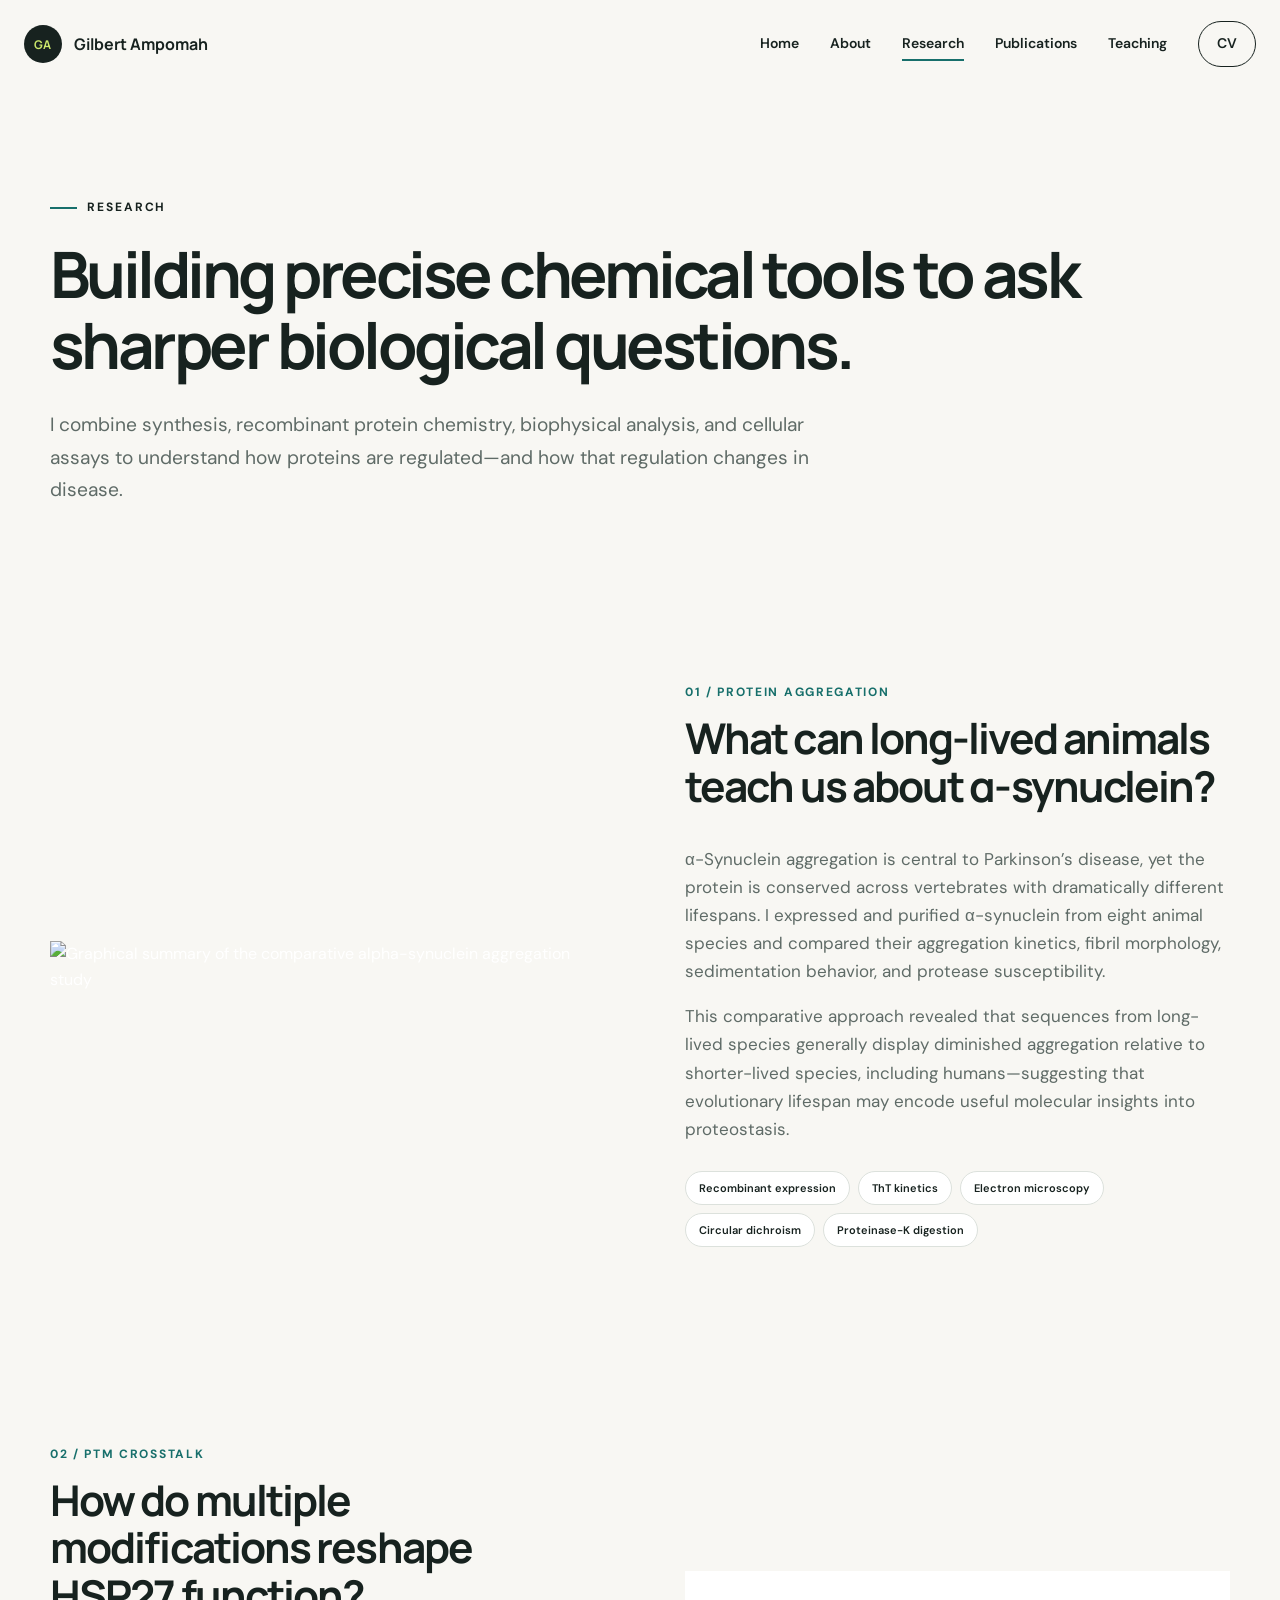
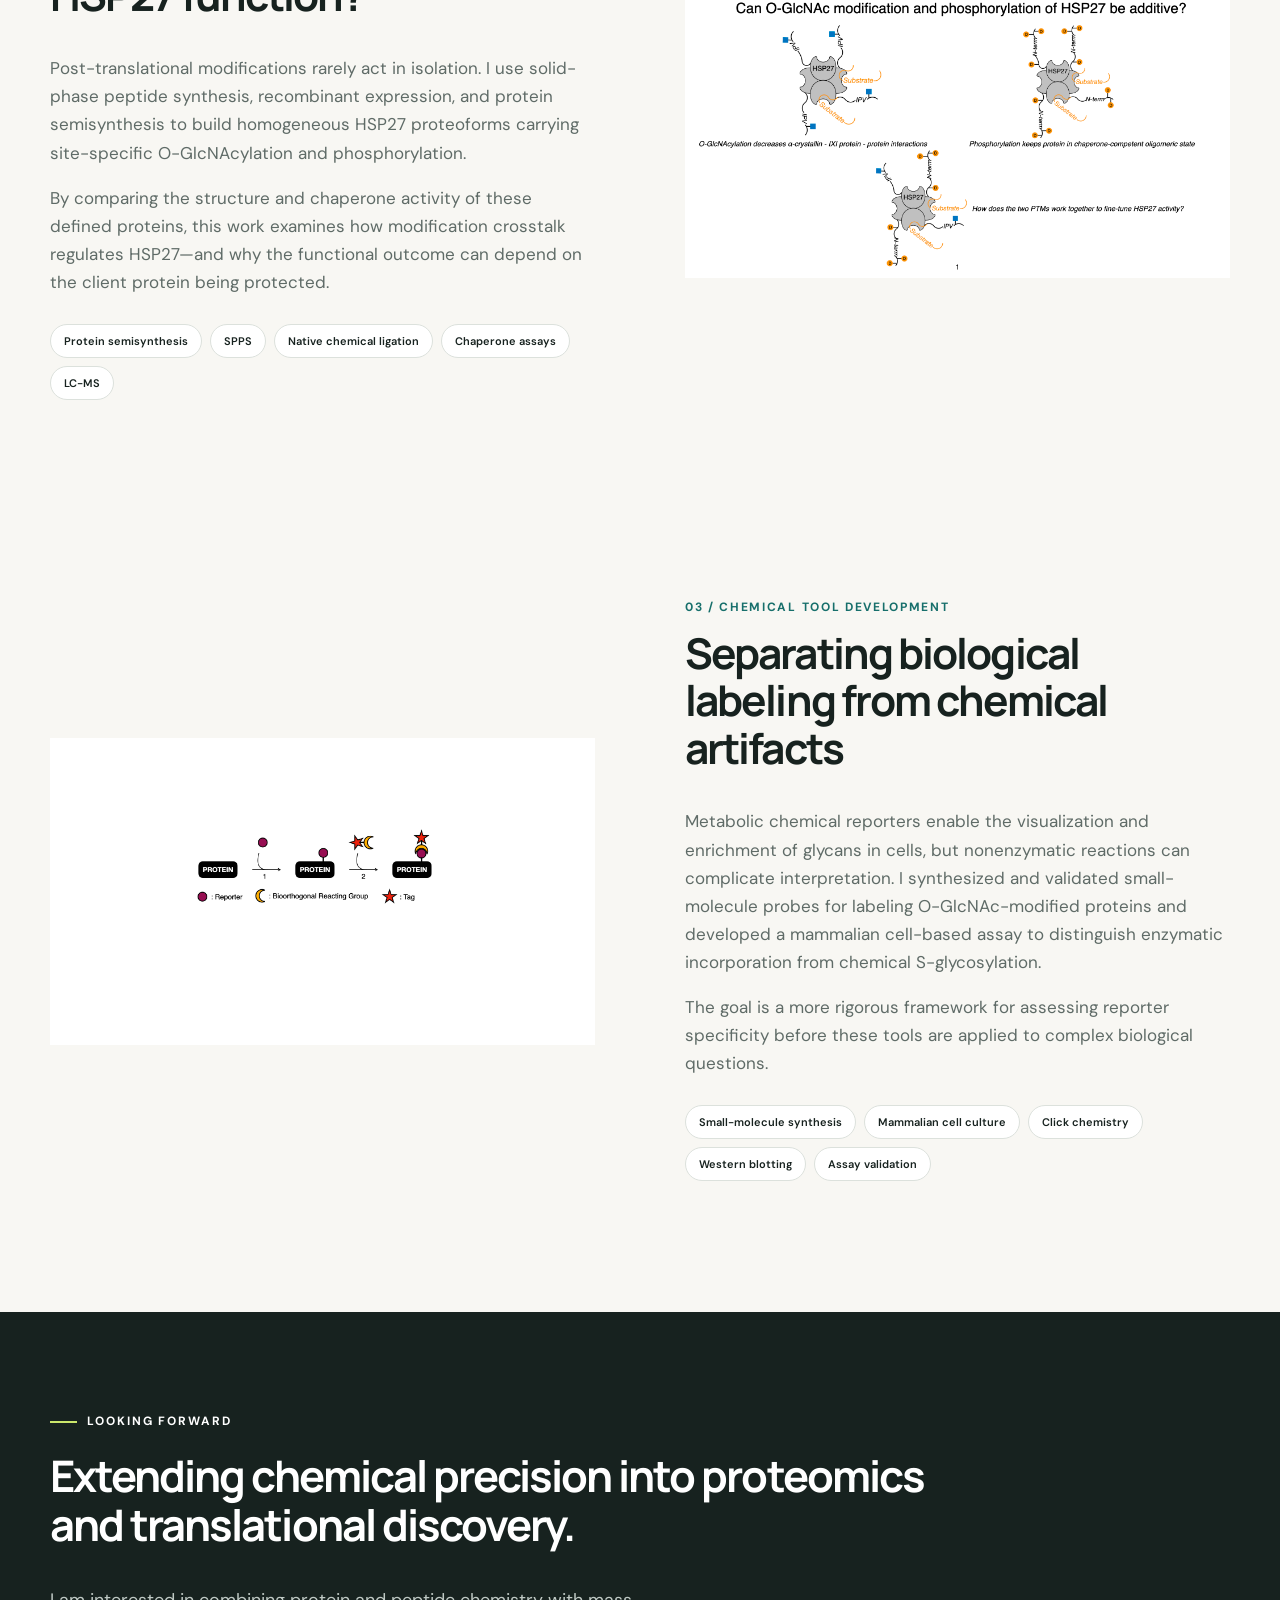
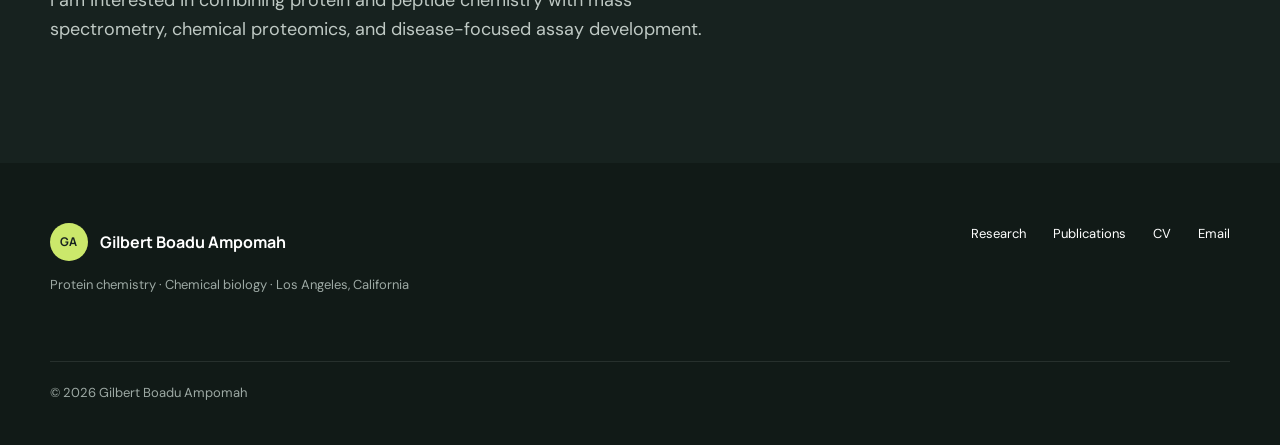
==== commit e37bbcdf: "Update research.html" ====
--- a/research.html
+++ b/research.html
@@ -1,8 +1,8 @@
 <!doctype html><html lang="en"><head><meta charset="utf-8"><meta name="viewport" content="width=device-width, initial-scale=1"><meta name="description" content="Research by Gilbert Boadu Ampomah in protein chemistry, PTMs, and chemical biology."><title>Research | Gilbert Boadu Ampomah</title><link rel="preconnect" href="https://fonts.googleapis.com"><link rel="preconnect" href="https://fonts.gstatic.com" crossorigin><link href="https://fonts.googleapis.com/css2?family=DM+Sans:wght@400;500;600;700&family=Manrope:wght@500;600;700;800&display=swap" rel="stylesheet"><link rel="stylesheet" href="assets/styles.css"></head><body>
 <header class="site-header"><a class="brand" href="index.html"><span class="brand-mark">GA</span><span>Gilbert Ampomah</span></a><button class="menu-toggle" aria-expanded="false" aria-controls="site-nav"><span></span><span></span><span></span><span class="sr-only">Menu</span></button><nav id="site-nav" class="site-nav"><a href="index.html">Home</a><a href="about.html">About</a><a class="active" href="research.html">Research</a><a href="publications.html">Publications</a><a href="teaching.html">Teaching</a><a class="nav-cta" href="cv.html">CV</a></nav></header>
 <main><section class="page-hero research-hero wrap"><p class="eyebrow"><span></span> Research</p><h1>Building precise chemical tools to ask sharper biological questions.</h1><p class="lede narrow">I combine synthesis, recombinant protein chemistry, biophysical analysis, and cellular assays to understand how proteins are regulated—and how that regulation changes in disease.</p></section>
-<section class="project-section wrap" id="synuclein"><div class="project-art image-art"><img src="assets/aplha-synuclein-project.jpeg" alt="Graphical summary of the comparative alpha-synuclein aggregation study" loading="lazy"></div><div class="project-copy"><p class="project-index">01 / Protein aggregation</p><h2>What can long-lived animals teach us about α-synuclein?</h2><p>α-Synuclein aggregation is central to Parkinson’s disease, yet the protein is conserved across vertebrates with dramatically different lifespans. I expressed and purified α-synuclein from eight animal species and compared their aggregation kinetics, fibril morphology, sedimentation behavior, and protease susceptibility.</p><p>This comparative approach revealed that sequences from long-lived species generally display diminished aggregation relative to shorter-lived species, including humans—suggesting that evolutionary lifespan may encode useful molecular insights into proteostasis.</p><ul class="tag-list"><li>Recombinant expression</li><li>ThT kinetics</li><li>Electron microscopy</li><li>Circular dichroism</li><li>Proteinase-K digestion</li></ul></div></section>
-<section class="project-section reverse wrap" id="hsp27"><div class="project-art image-art"><img src="assets/hsp27-project.jpeg" alt="Graphical summary of O-GlcNAcylation and phosphorylation crosstalk in HSP27" loading="lazy"></div><div class="project-copy"><p class="project-index">02 / PTM crosstalk</p><h2>How do multiple modifications reshape HSP27 function?</h2><p>Post-translational modifications rarely act in isolation. I use solid-phase peptide synthesis, recombinant expression, and protein semisynthesis to build homogeneous HSP27 proteoforms carrying site-specific O-GlcNAcylation and phosphorylation.</p><p>By comparing the structure and chaperone activity of these defined proteins, this work examines how modification crosstalk regulates HSP27—and why the functional outcome can depend on the client protein being protected.</p><ul class="tag-list"><li>Protein semisynthesis</li><li>SPPS</li><li>Native chemical ligation</li><li>Chaperone assays</li><li>LC-MS</li></ul></div></section>
-<section class="project-section wrap" id="reporters"><div class="project-art image-art"><img src="assets/chemical-reporter.jpeg" alt="Graphical summary of the metabolic chemical reporter validation platform" loading="lazy"></div><div class="project-copy"><p class="project-index">03 / Chemical tool development</p><h2>Separating biological labeling from chemical artifacts</h2><p>Metabolic chemical reporters enable the visualization and enrichment of glycans in cells, but nonenzymatic reactions can complicate interpretation. I synthesized and validated small-molecule probes for labeling O-GlcNAc-modified proteins and developed a mammalian cell-based assay to distinguish enzymatic incorporation from chemical S-glycosylation.</p><p>The goal is a more rigorous framework for assessing reporter specificity before these tools are applied to complex biological questions.</p><ul class="tag-list"><li>Small-molecule synthesis</li><li>Mammalian cell culture</li><li>Click chemistry</li><li>Western blotting</li><li>Assay validation</li></ul></div></section>
+<section class="project-section wrap" id="synuclein"><div class="project-art image-art"><img src="assets/aplha-synuclein-project.001.jpeg" alt="Graphical summary of the comparative alpha-synuclein aggregation study" loading="lazy"></div><div class="project-copy"><p class="project-index">01 / Protein aggregation</p><h2>What can long-lived animals teach us about α-synuclein?</h2><p>α-Synuclein aggregation is central to Parkinson’s disease, yet the protein is conserved across vertebrates with dramatically different lifespans. I expressed and purified α-synuclein from eight animal species and compared their aggregation kinetics, fibril morphology, sedimentation behavior, and protease susceptibility.</p><p>This comparative approach revealed that sequences from long-lived species generally display diminished aggregation relative to shorter-lived species, including humans—suggesting that evolutionary lifespan may encode useful molecular insights into proteostasis.</p><ul class="tag-list"><li>Recombinant expression</li><li>ThT kinetics</li><li>Electron microscopy</li><li>Circular dichroism</li><li>Proteinase-K digestion</li></ul></div></section>
+<section class="project-section reverse wrap" id="hsp27"><div class="project-art image-art"><img src="assets/hsp27-project.001.jpeg" alt="Graphical summary of O-GlcNAcylation and phosphorylation crosstalk in HSP27" loading="lazy"></div><div class="project-copy"><p class="project-index">02 / PTM crosstalk</p><h2>How do multiple modifications reshape HSP27 function?</h2><p>Post-translational modifications rarely act in isolation. I use solid-phase peptide synthesis, recombinant expression, and protein semisynthesis to build homogeneous HSP27 proteoforms carrying site-specific O-GlcNAcylation and phosphorylation.</p><p>By comparing the structure and chaperone activity of these defined proteins, this work examines how modification crosstalk regulates HSP27—and why the functional outcome can depend on the client protein being protected.</p><ul class="tag-list"><li>Protein semisynthesis</li><li>SPPS</li><li>Native chemical ligation</li><li>Chaperone assays</li><li>LC-MS</li></ul></div></section>
+<section class="project-section wrap" id="reporters"><div class="project-art image-art"><img src="assets/chemical-reporter.001.jpeg" alt="Graphical summary of the metabolic chemical reporter validation platform" loading="lazy"></div><div class="project-copy"><p class="project-index">03 / Chemical tool development</p><h2>Separating biological labeling from chemical artifacts</h2><p>Metabolic chemical reporters enable the visualization and enrichment of glycans in cells, but nonenzymatic reactions can complicate interpretation. I synthesized and validated small-molecule probes for labeling O-GlcNAc-modified proteins and developed a mammalian cell-based assay to distinguish enzymatic incorporation from chemical S-glycosylation.</p><p>The goal is a more rigorous framework for assessing reporter specificity before these tools are applied to complex biological questions.</p><ul class="tag-list"><li>Small-molecule synthesis</li><li>Mammalian cell culture</li><li>Click chemistry</li><li>Western blotting</li><li>Assay validation</li></ul></div></section>
 <section class="future-banner"><div class="wrap"><p class="eyebrow light"><span></span> Looking forward</p><h2>Extending chemical precision into proteomics and translational discovery.</h2><p>I am interested in combining protein and peptide chemistry with mass spectrometry, chemical proteomics, and disease-focused assay development.</p></div></section></main>
 <footer class="site-footer"><div class="wrap"><div><a class="brand footer-brand" href="index.html"><span class="brand-mark">GA</span><span>Gilbert Boadu Ampomah</span></a><p>Protein chemistry · Chemical biology · Los Angeles, California</p></div><div class="footer-links"><a href="research.html">Research</a><a href="publications.html">Publications</a><a href="cv.html">CV</a><a href="mailto:gilbertboadu@outlook.com">Email</a></div><p class="copyright">© <span data-year></span> Gilbert Boadu Ampomah</p></div></footer><script src="assets/script.js"></script></body></html>
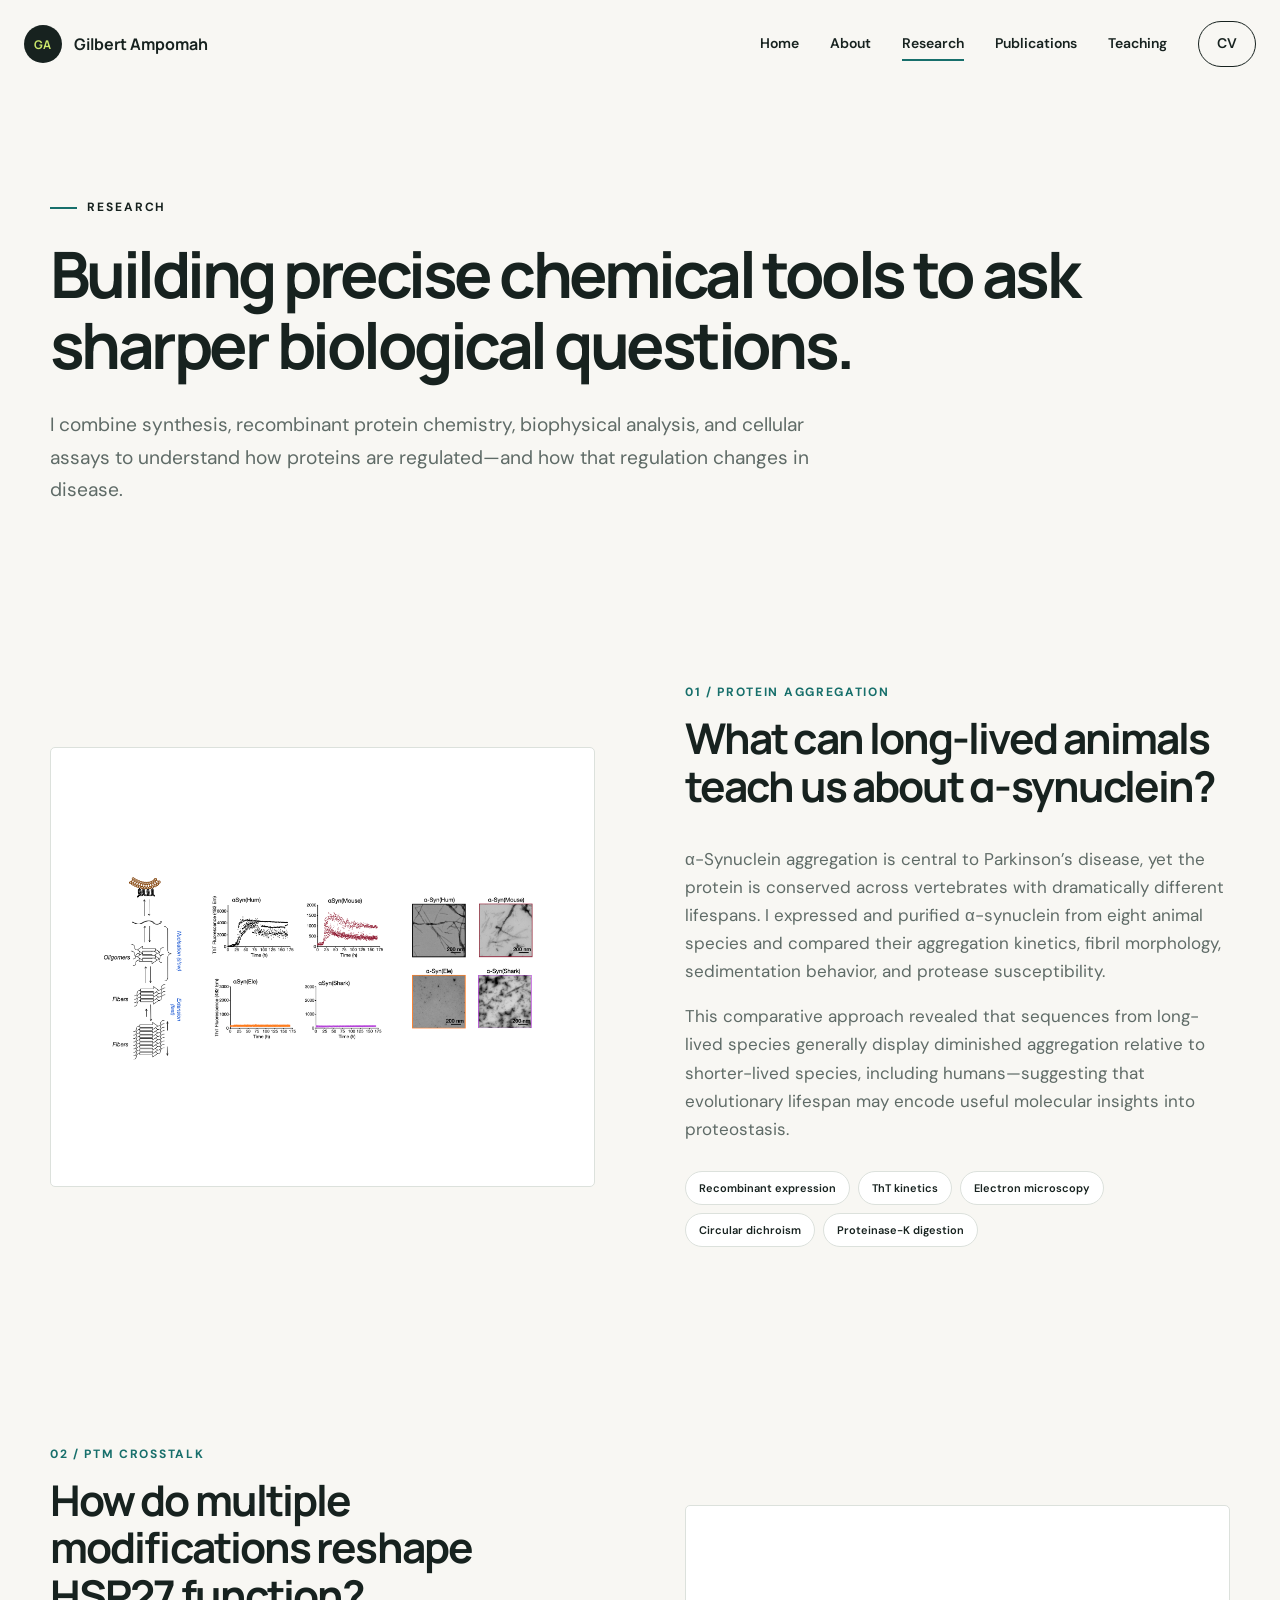
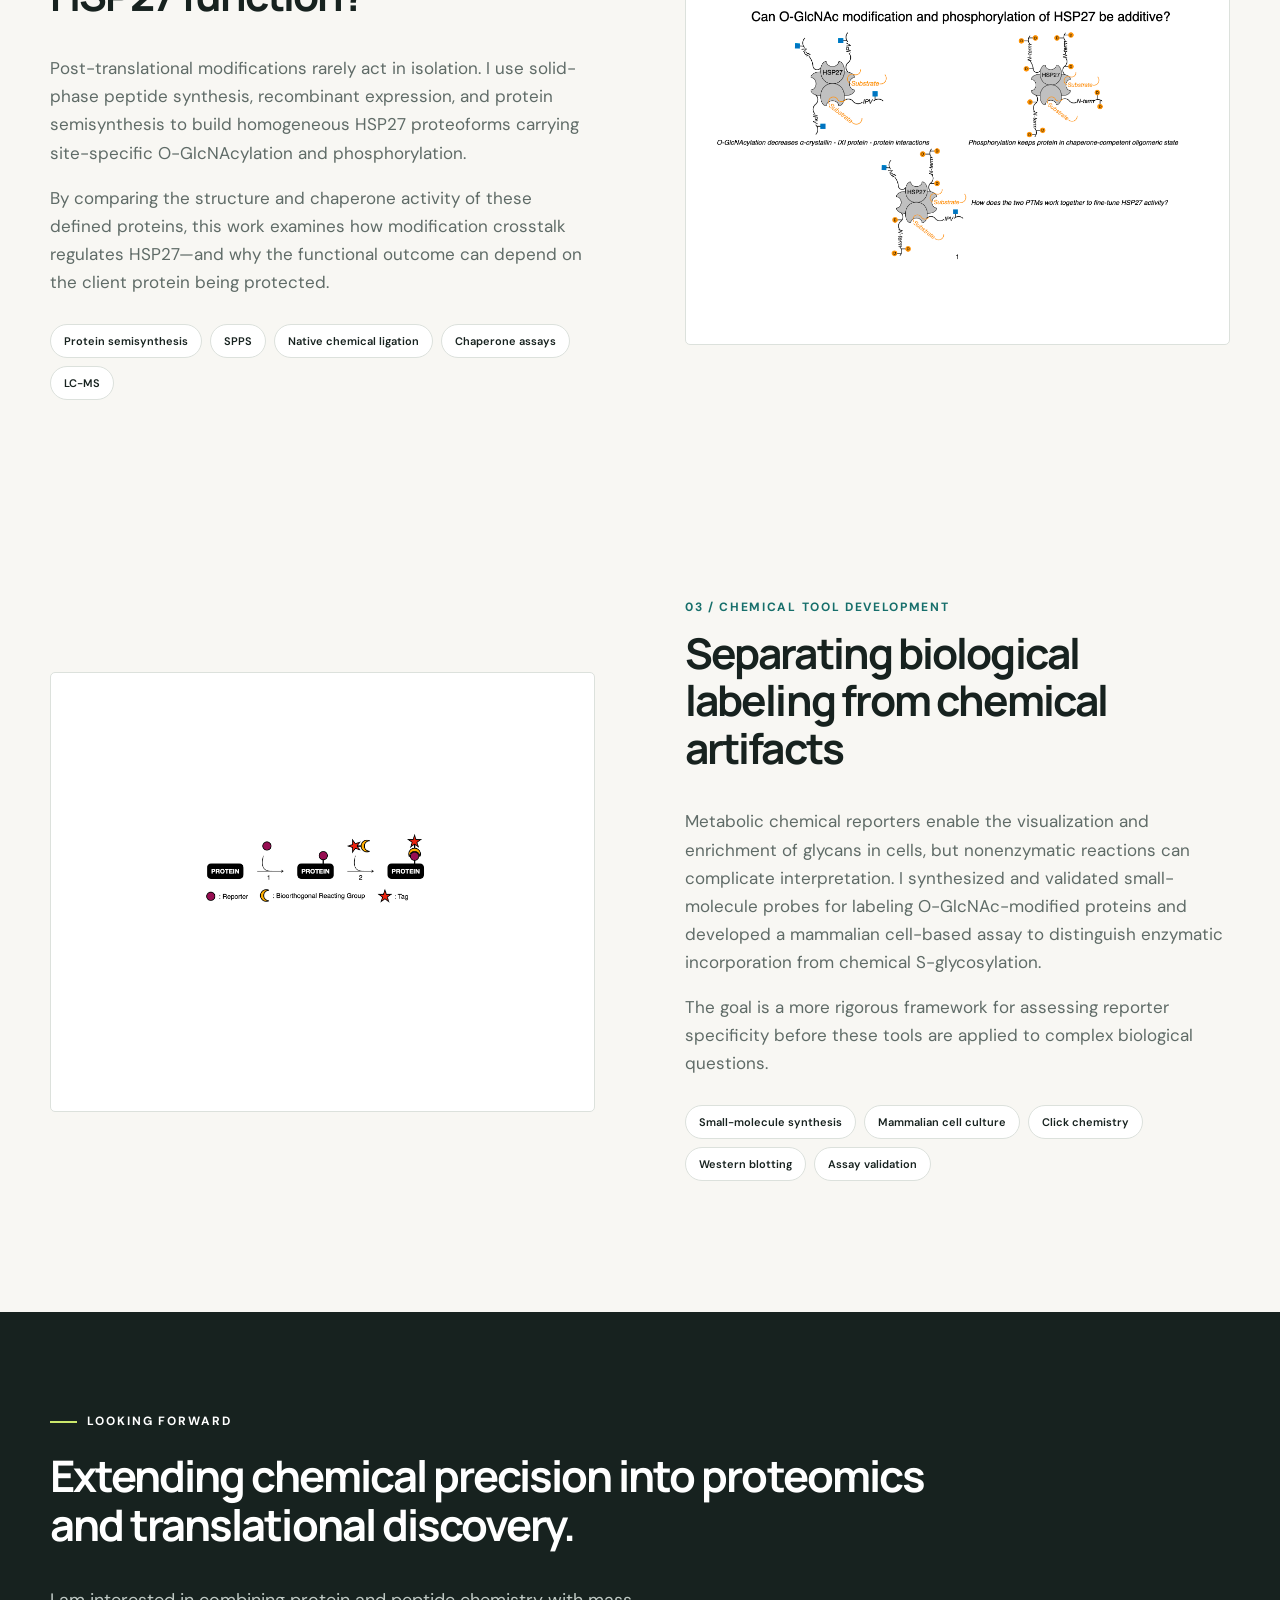
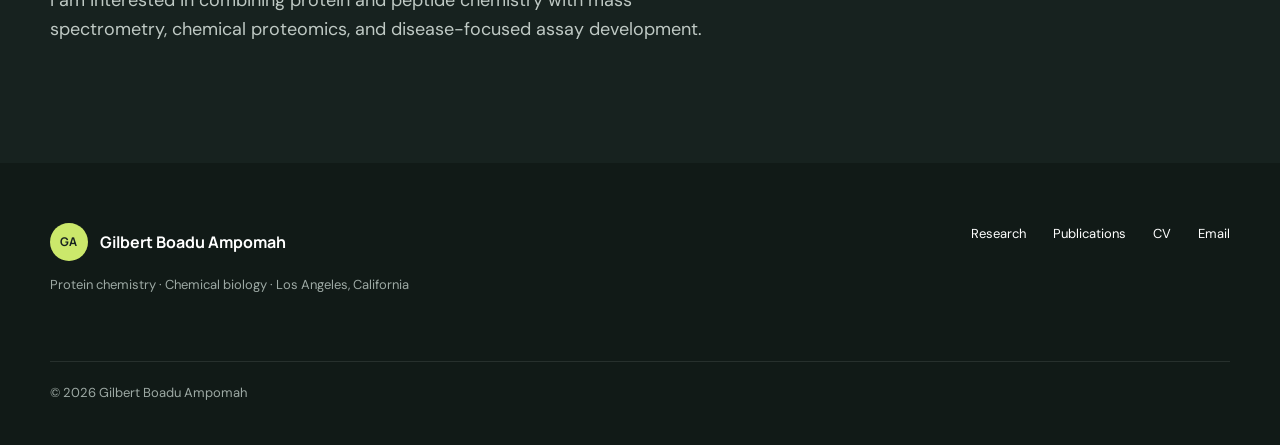
==== commit b34ef2d2: "Update research.html" ====
--- a/research.html
+++ b/research.html
@@ -1,7 +1,7 @@
 <!doctype html><html lang="en"><head><meta charset="utf-8"><meta name="viewport" content="width=device-width, initial-scale=1"><meta name="description" content="Research by Gilbert Boadu Ampomah in protein chemistry, PTMs, and chemical biology."><title>Research | Gilbert Boadu Ampomah</title><link rel="preconnect" href="https://fonts.googleapis.com"><link rel="preconnect" href="https://fonts.gstatic.com" crossorigin><link href="https://fonts.googleapis.com/css2?family=DM+Sans:wght@400;500;600;700&family=Manrope:wght@500;600;700;800&display=swap" rel="stylesheet"><link rel="stylesheet" href="assets/styles.css"></head><body>
 <header class="site-header"><a class="brand" href="index.html"><span class="brand-mark">GA</span><span>Gilbert Ampomah</span></a><button class="menu-toggle" aria-expanded="false" aria-controls="site-nav"><span></span><span></span><span></span><span class="sr-only">Menu</span></button><nav id="site-nav" class="site-nav"><a href="index.html">Home</a><a href="about.html">About</a><a class="active" href="research.html">Research</a><a href="publications.html">Publications</a><a href="teaching.html">Teaching</a><a class="nav-cta" href="cv.html">CV</a></nav></header>
 <main><section class="page-hero research-hero wrap"><p class="eyebrow"><span></span> Research</p><h1>Building precise chemical tools to ask sharper biological questions.</h1><p class="lede narrow">I combine synthesis, recombinant protein chemistry, biophysical analysis, and cellular assays to understand how proteins are regulated—and how that regulation changes in disease.</p></section>
-<section class="project-section wrap" id="synuclein"><div class="project-art image-art"><img src="assets/aplha-synuclein-project.001.jpeg" alt="Graphical summary of the comparative alpha-synuclein aggregation study" loading="lazy"></div><div class="project-copy"><p class="project-index">01 / Protein aggregation</p><h2>What can long-lived animals teach us about α-synuclein?</h2><p>α-Synuclein aggregation is central to Parkinson’s disease, yet the protein is conserved across vertebrates with dramatically different lifespans. I expressed and purified α-synuclein from eight animal species and compared their aggregation kinetics, fibril morphology, sedimentation behavior, and protease susceptibility.</p><p>This comparative approach revealed that sequences from long-lived species generally display diminished aggregation relative to shorter-lived species, including humans—suggesting that evolutionary lifespan may encode useful molecular insights into proteostasis.</p><ul class="tag-list"><li>Recombinant expression</li><li>ThT kinetics</li><li>Electron microscopy</li><li>Circular dichroism</li><li>Proteinase-K digestion</li></ul></div></section>
+<section class="project-section wrap" id="synuclein"><div class="project-art image-art"><img src="assets/alpha-synuclein-project.001.jpeg" alt="Graphical summary of the comparative alpha-synuclein aggregation study" loading="lazy"></div><div class="project-copy"><p class="project-index">01 / Protein aggregation</p><h2>What can long-lived animals teach us about α-synuclein?</h2><p>α-Synuclein aggregation is central to Parkinson’s disease, yet the protein is conserved across vertebrates with dramatically different lifespans. I expressed and purified α-synuclein from eight animal species and compared their aggregation kinetics, fibril morphology, sedimentation behavior, and protease susceptibility.</p><p>This comparative approach revealed that sequences from long-lived species generally display diminished aggregation relative to shorter-lived species, including humans—suggesting that evolutionary lifespan may encode useful molecular insights into proteostasis.</p><ul class="tag-list"><li>Recombinant expression</li><li>ThT kinetics</li><li>Electron microscopy</li><li>Circular dichroism</li><li>Proteinase-K digestion</li></ul></div></section>
 <section class="project-section reverse wrap" id="hsp27"><div class="project-art image-art"><img src="assets/hsp27-project.001.jpeg" alt="Graphical summary of O-GlcNAcylation and phosphorylation crosstalk in HSP27" loading="lazy"></div><div class="project-copy"><p class="project-index">02 / PTM crosstalk</p><h2>How do multiple modifications reshape HSP27 function?</h2><p>Post-translational modifications rarely act in isolation. I use solid-phase peptide synthesis, recombinant expression, and protein semisynthesis to build homogeneous HSP27 proteoforms carrying site-specific O-GlcNAcylation and phosphorylation.</p><p>By comparing the structure and chaperone activity of these defined proteins, this work examines how modification crosstalk regulates HSP27—and why the functional outcome can depend on the client protein being protected.</p><ul class="tag-list"><li>Protein semisynthesis</li><li>SPPS</li><li>Native chemical ligation</li><li>Chaperone assays</li><li>LC-MS</li></ul></div></section>
 <section class="project-section wrap" id="reporters"><div class="project-art image-art"><img src="assets/chemical-reporter.001.jpeg" alt="Graphical summary of the metabolic chemical reporter validation platform" loading="lazy"></div><div class="project-copy"><p class="project-index">03 / Chemical tool development</p><h2>Separating biological labeling from chemical artifacts</h2><p>Metabolic chemical reporters enable the visualization and enrichment of glycans in cells, but nonenzymatic reactions can complicate interpretation. I synthesized and validated small-molecule probes for labeling O-GlcNAc-modified proteins and developed a mammalian cell-based assay to distinguish enzymatic incorporation from chemical S-glycosylation.</p><p>The goal is a more rigorous framework for assessing reporter specificity before these tools are applied to complex biological questions.</p><ul class="tag-list"><li>Small-molecule synthesis</li><li>Mammalian cell culture</li><li>Click chemistry</li><li>Western blotting</li><li>Assay validation</li></ul></div></section>
 <section class="future-banner"><div class="wrap"><p class="eyebrow light"><span></span> Looking forward</p><h2>Extending chemical precision into proteomics and translational discovery.</h2><p>I am interested in combining protein and peptide chemistry with mass spectrometry, chemical proteomics, and disease-focused assay development.</p></div></section></main>
--- a/assets/styles.css
+++ b/assets/styles.css
@@ -9,3 +9,17 @@
   object-fit: cover;
   object-position: center top;
 }
+
+.project-art.image-art {
+  background: white;
+  border: 1px solid var(--line);
+  padding: 18px;
+}
+
+.project-art.image-art img {
+  display: block;
+  width: 100%;
+  height: 100%;
+  object-fit: contain;
+  object-position: center;
+}
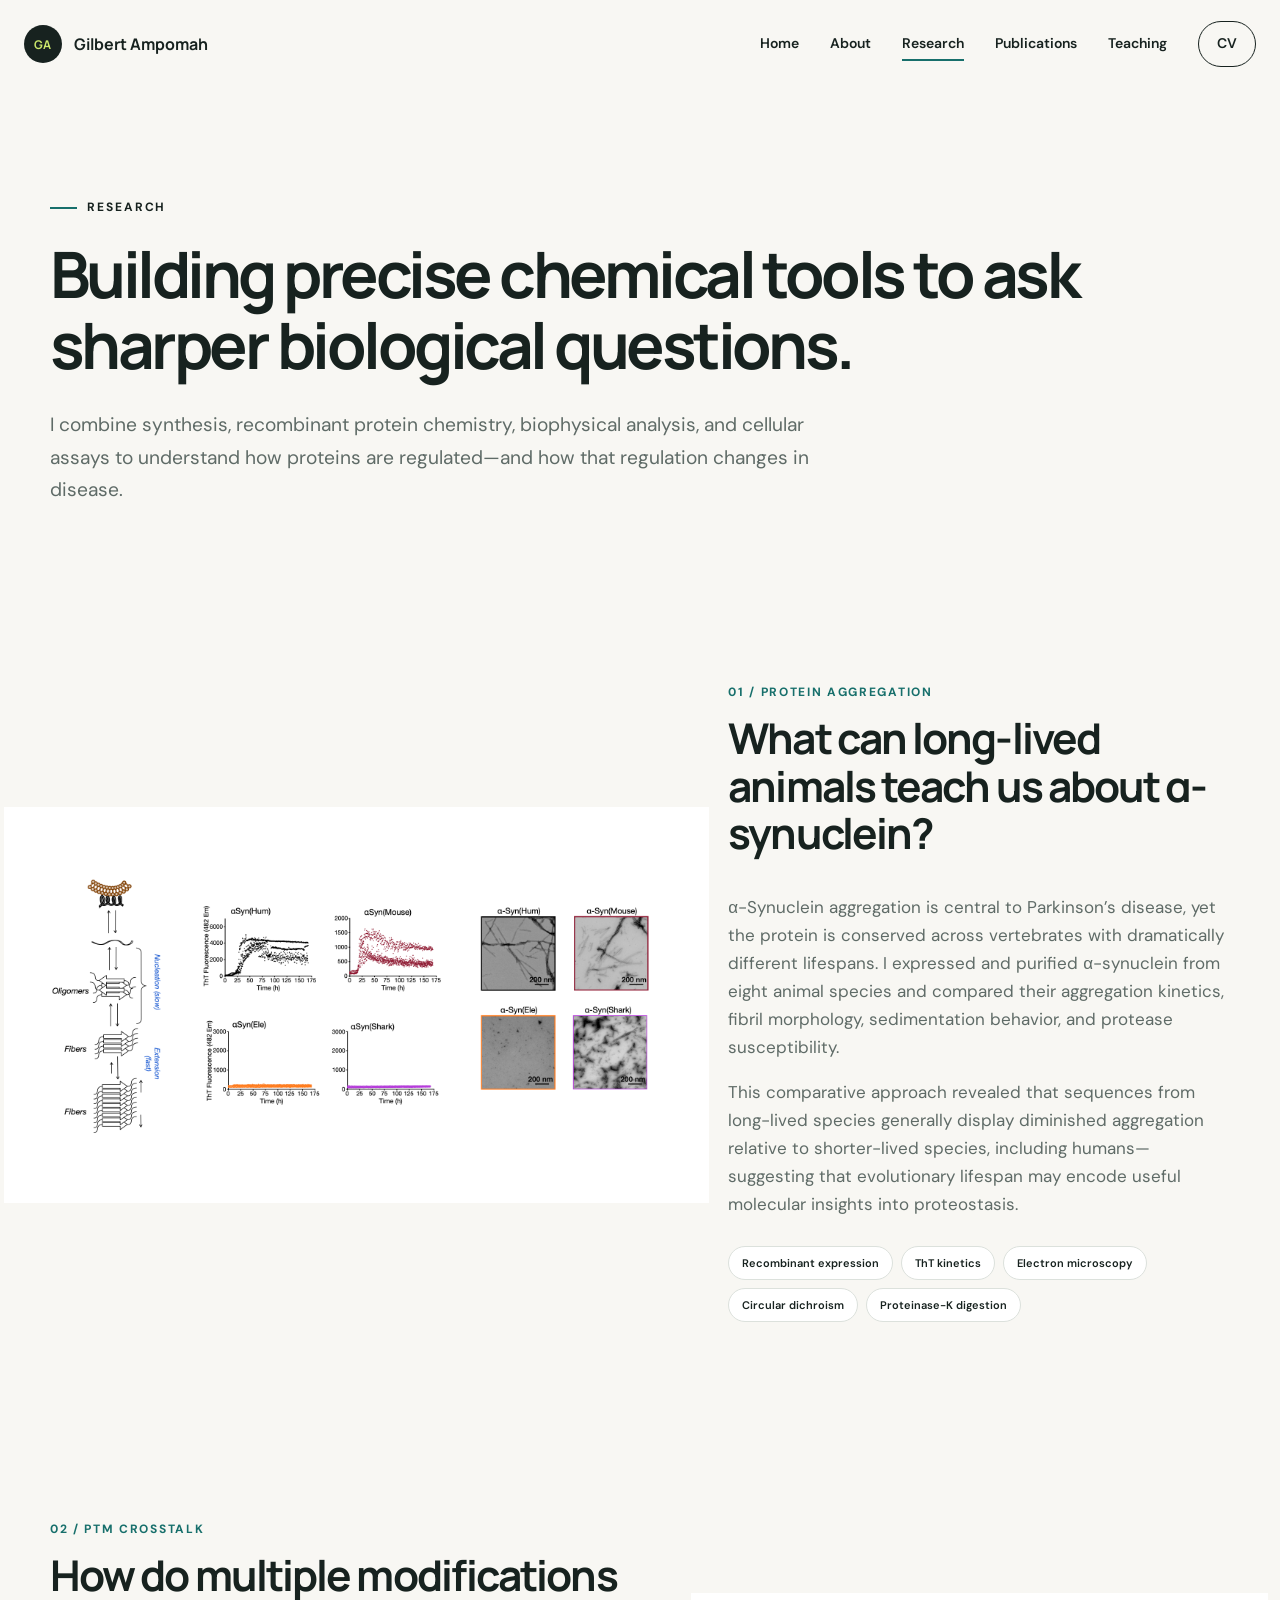
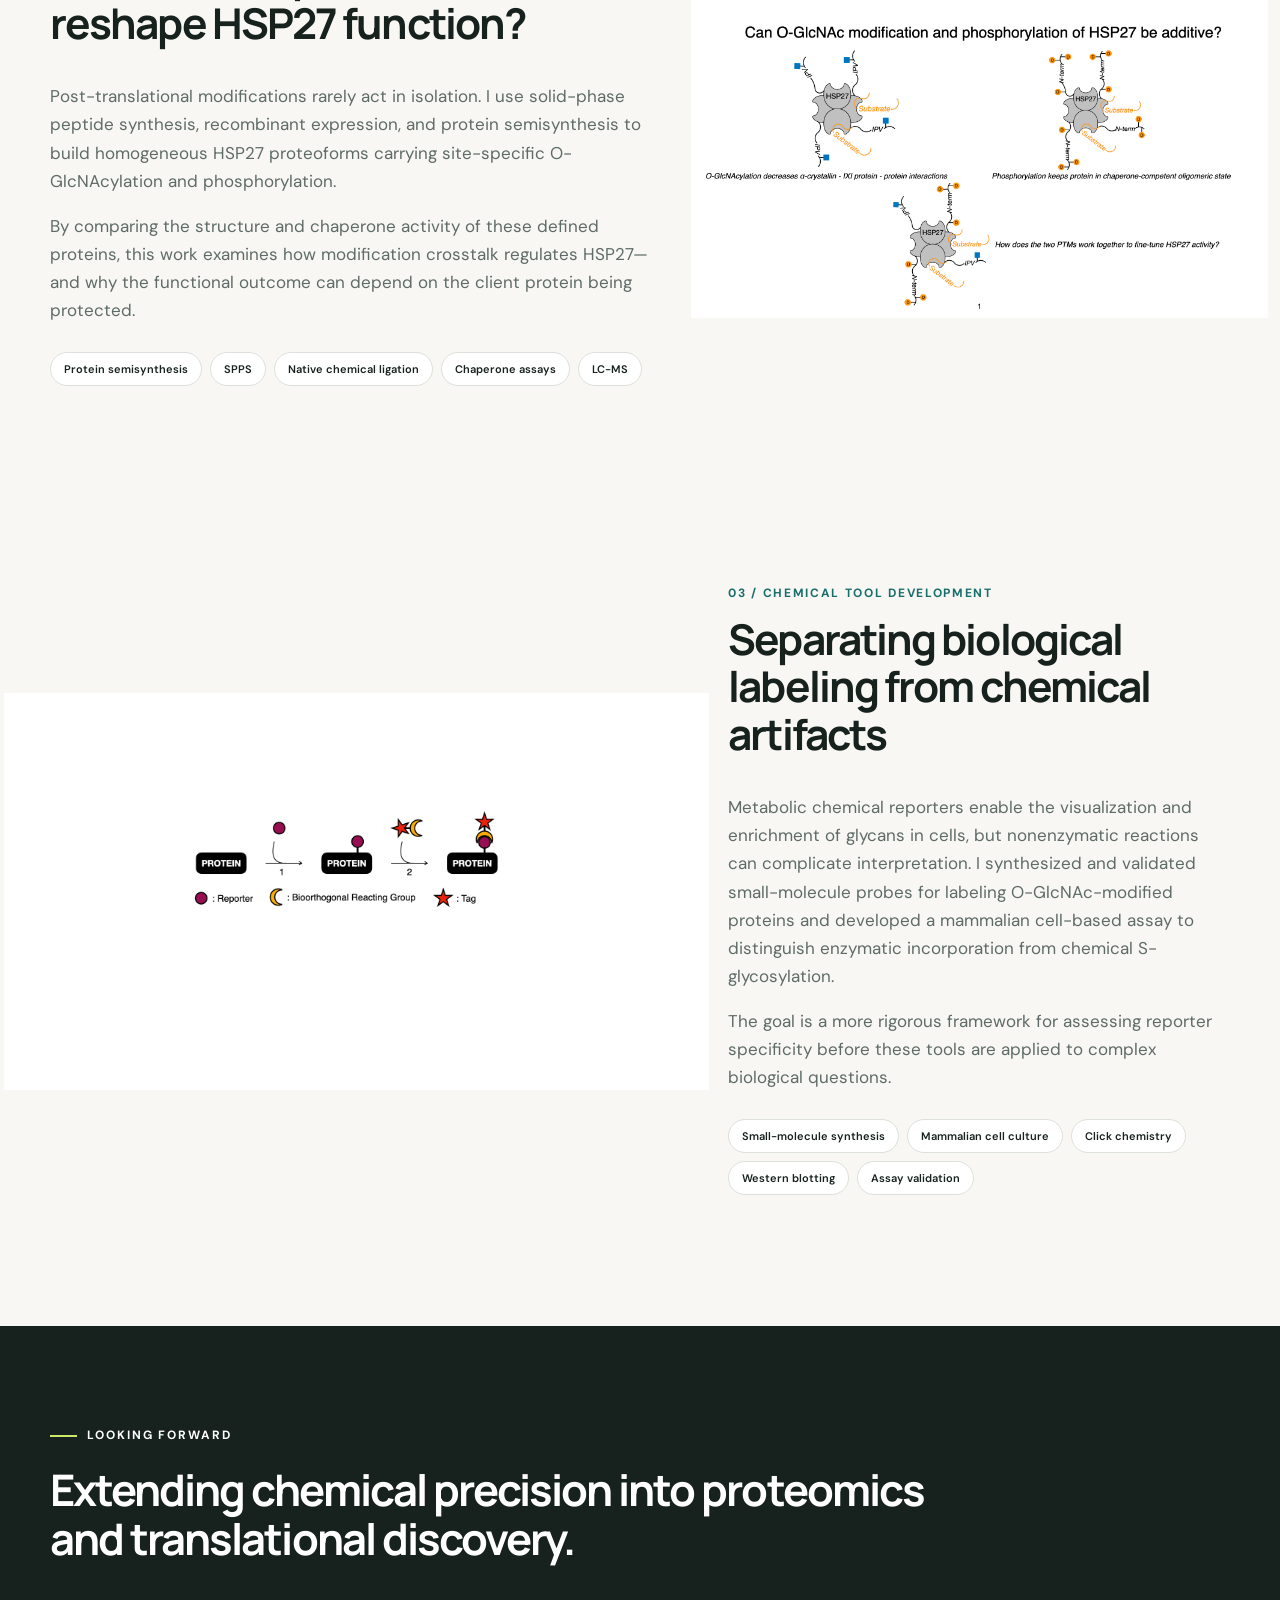
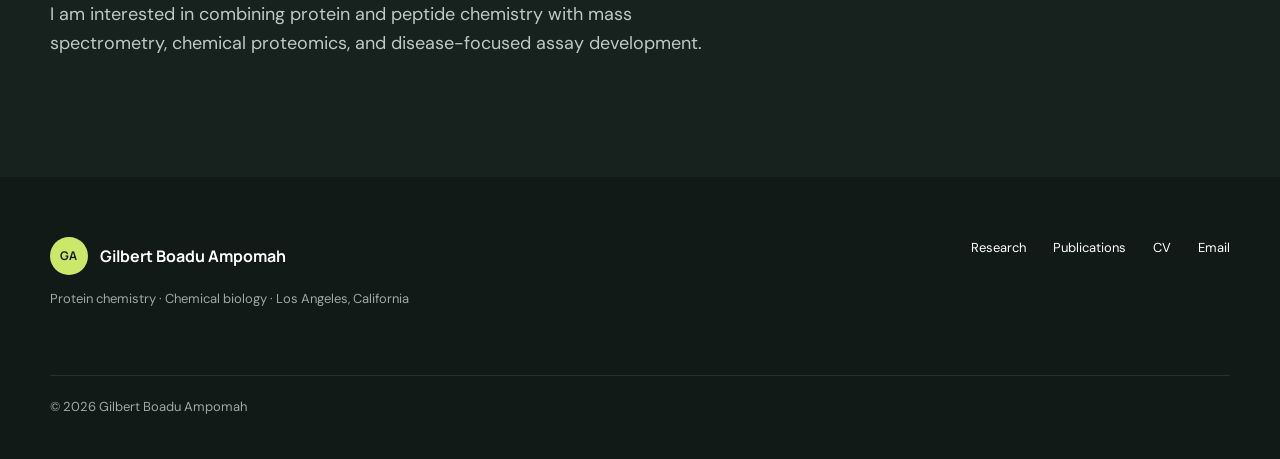
==== commit 1a04f886: "Update research.html" ====
--- a/research.html
+++ b/research.html
@@ -1,7 +1,7 @@
 <!doctype html><html lang="en"><head><meta charset="utf-8"><meta name="viewport" content="width=device-width, initial-scale=1"><meta name="description" content="Research by Gilbert Boadu Ampomah in protein chemistry, PTMs, and chemical biology."><title>Research | Gilbert Boadu Ampomah</title><link rel="preconnect" href="https://fonts.googleapis.com"><link rel="preconnect" href="https://fonts.gstatic.com" crossorigin><link href="https://fonts.googleapis.com/css2?family=DM+Sans:wght@400;500;600;700&family=Manrope:wght@500;600;700;800&display=swap" rel="stylesheet"><link rel="stylesheet" href="assets/styles.css"></head><body>
 <header class="site-header"><a class="brand" href="index.html"><span class="brand-mark">GA</span><span>Gilbert Ampomah</span></a><button class="menu-toggle" aria-expanded="false" aria-controls="site-nav"><span></span><span></span><span></span><span class="sr-only">Menu</span></button><nav id="site-nav" class="site-nav"><a href="index.html">Home</a><a href="about.html">About</a><a class="active" href="research.html">Research</a><a href="publications.html">Publications</a><a href="teaching.html">Teaching</a><a class="nav-cta" href="cv.html">CV</a></nav></header>
 <main><section class="page-hero research-hero wrap"><p class="eyebrow"><span></span> Research</p><h1>Building precise chemical tools to ask sharper biological questions.</h1><p class="lede narrow">I combine synthesis, recombinant protein chemistry, biophysical analysis, and cellular assays to understand how proteins are regulated—and how that regulation changes in disease.</p></section>
-<section class="project-section wrap" id="synuclein"><div class="project-art image-art"><img src="assets/alpha-synuclein-project.001.jpeg" alt="Graphical summary of the comparative alpha-synuclein aggregation study" loading="lazy"></div><div class="project-copy"><p class="project-index">01 / Protein aggregation</p><h2>What can long-lived animals teach us about α-synuclein?</h2><p>α-Synuclein aggregation is central to Parkinson’s disease, yet the protein is conserved across vertebrates with dramatically different lifespans. I expressed and purified α-synuclein from eight animal species and compared their aggregation kinetics, fibril morphology, sedimentation behavior, and protease susceptibility.</p><p>This comparative approach revealed that sequences from long-lived species generally display diminished aggregation relative to shorter-lived species, including humans—suggesting that evolutionary lifespan may encode useful molecular insights into proteostasis.</p><ul class="tag-list"><li>Recombinant expression</li><li>ThT kinetics</li><li>Electron microscopy</li><li>Circular dichroism</li><li>Proteinase-K digestion</li></ul></div></section>
+<section class="project-section wrap" id="synuclein"><div class="project-art image-art"><img src="assets/alpha-synuclein-project.png" alt="Graphical summary of the comparative alpha-synuclein aggregation study" loading="lazy"></div><div class="project-copy"><p class="project-index">01 / Protein aggregation</p><h2>What can long-lived animals teach us about α-synuclein?</h2><p>α-Synuclein aggregation is central to Parkinson’s disease, yet the protein is conserved across vertebrates with dramatically different lifespans. I expressed and purified α-synuclein from eight animal species and compared their aggregation kinetics, fibril morphology, sedimentation behavior, and protease susceptibility.</p><p>This comparative approach revealed that sequences from long-lived species generally display diminished aggregation relative to shorter-lived species, including humans—suggesting that evolutionary lifespan may encode useful molecular insights into proteostasis.</p><ul class="tag-list"><li>Recombinant expression</li><li>ThT kinetics</li><li>Electron microscopy</li><li>Circular dichroism</li><li>Proteinase-K digestion</li></ul></div></section>
 <section class="project-section reverse wrap" id="hsp27"><div class="project-art image-art"><img src="assets/hsp27-project.001.jpeg" alt="Graphical summary of O-GlcNAcylation and phosphorylation crosstalk in HSP27" loading="lazy"></div><div class="project-copy"><p class="project-index">02 / PTM crosstalk</p><h2>How do multiple modifications reshape HSP27 function?</h2><p>Post-translational modifications rarely act in isolation. I use solid-phase peptide synthesis, recombinant expression, and protein semisynthesis to build homogeneous HSP27 proteoforms carrying site-specific O-GlcNAcylation and phosphorylation.</p><p>By comparing the structure and chaperone activity of these defined proteins, this work examines how modification crosstalk regulates HSP27—and why the functional outcome can depend on the client protein being protected.</p><ul class="tag-list"><li>Protein semisynthesis</li><li>SPPS</li><li>Native chemical ligation</li><li>Chaperone assays</li><li>LC-MS</li></ul></div></section>
 <section class="project-section wrap" id="reporters"><div class="project-art image-art"><img src="assets/chemical-reporter.001.jpeg" alt="Graphical summary of the metabolic chemical reporter validation platform" loading="lazy"></div><div class="project-copy"><p class="project-index">03 / Chemical tool development</p><h2>Separating biological labeling from chemical artifacts</h2><p>Metabolic chemical reporters enable the visualization and enrichment of glycans in cells, but nonenzymatic reactions can complicate interpretation. I synthesized and validated small-molecule probes for labeling O-GlcNAc-modified proteins and developed a mammalian cell-based assay to distinguish enzymatic incorporation from chemical S-glycosylation.</p><p>The goal is a more rigorous framework for assessing reporter specificity before these tools are applied to complex biological questions.</p><ul class="tag-list"><li>Small-molecule synthesis</li><li>Mammalian cell culture</li><li>Click chemistry</li><li>Western blotting</li><li>Assay validation</li></ul></div></section>
 <section class="future-banner"><div class="wrap"><p class="eyebrow light"><span></span> Looking forward</p><h2>Extending chemical precision into proteomics and translational discovery.</h2><p>I am interested in combining protein and peptide chemistry with mass spectrometry, chemical proteomics, and disease-focused assay development.</p></div></section></main>
--- a/assets/styles.css
+++ b/assets/styles.css
@@ -10,16 +10,48 @@
   object-position: center top;
 }
 
-.project-art.image-art {
-  background: white;
-  border: 1px solid var(--line);
-  padding: 18px;
+/* Research project images — remove illustration containers */
+.project-section .project-art.image-art {
+  display: block;
+  height: auto;
+  min-height: 0;
+  padding: 0;
+  margin: 0;
+  overflow: visible;
+  background: transparent;
+  border: none;
+  border-radius: 0;
+  color: inherit;
 }
 
-.project-art.image-art img {
+/* Display the images at a larger size */
+.project-section .project-art.image-art img {
   display: block;
-  width: 100%;
-  height: 100%;
-  object-fit: contain;
-  object-position: center;
+  width: 115%;
+  max-width: none;
+  height: auto;
+  margin-left: -7.5%;
+  padding: 0;
+  border: none;
+  border-radius: 0;
+  object-fit: initial;
+  box-shadow: none;
 }
+
+/* Give the image slightly more space than the text */
+.project-section {
+  grid-template-columns: 1.1fr 0.9fr;
+  gap: 65px;
+}
+
+/* Preserve the layout on smaller screens */
+@media (max-width: 900px) {
+  .project-section {
+    grid-template-columns: 1fr;
+  }
+
+  .project-section .project-art.image-art img {
+    width: 100%;
+    margin-left: 0;
+  }
+}
